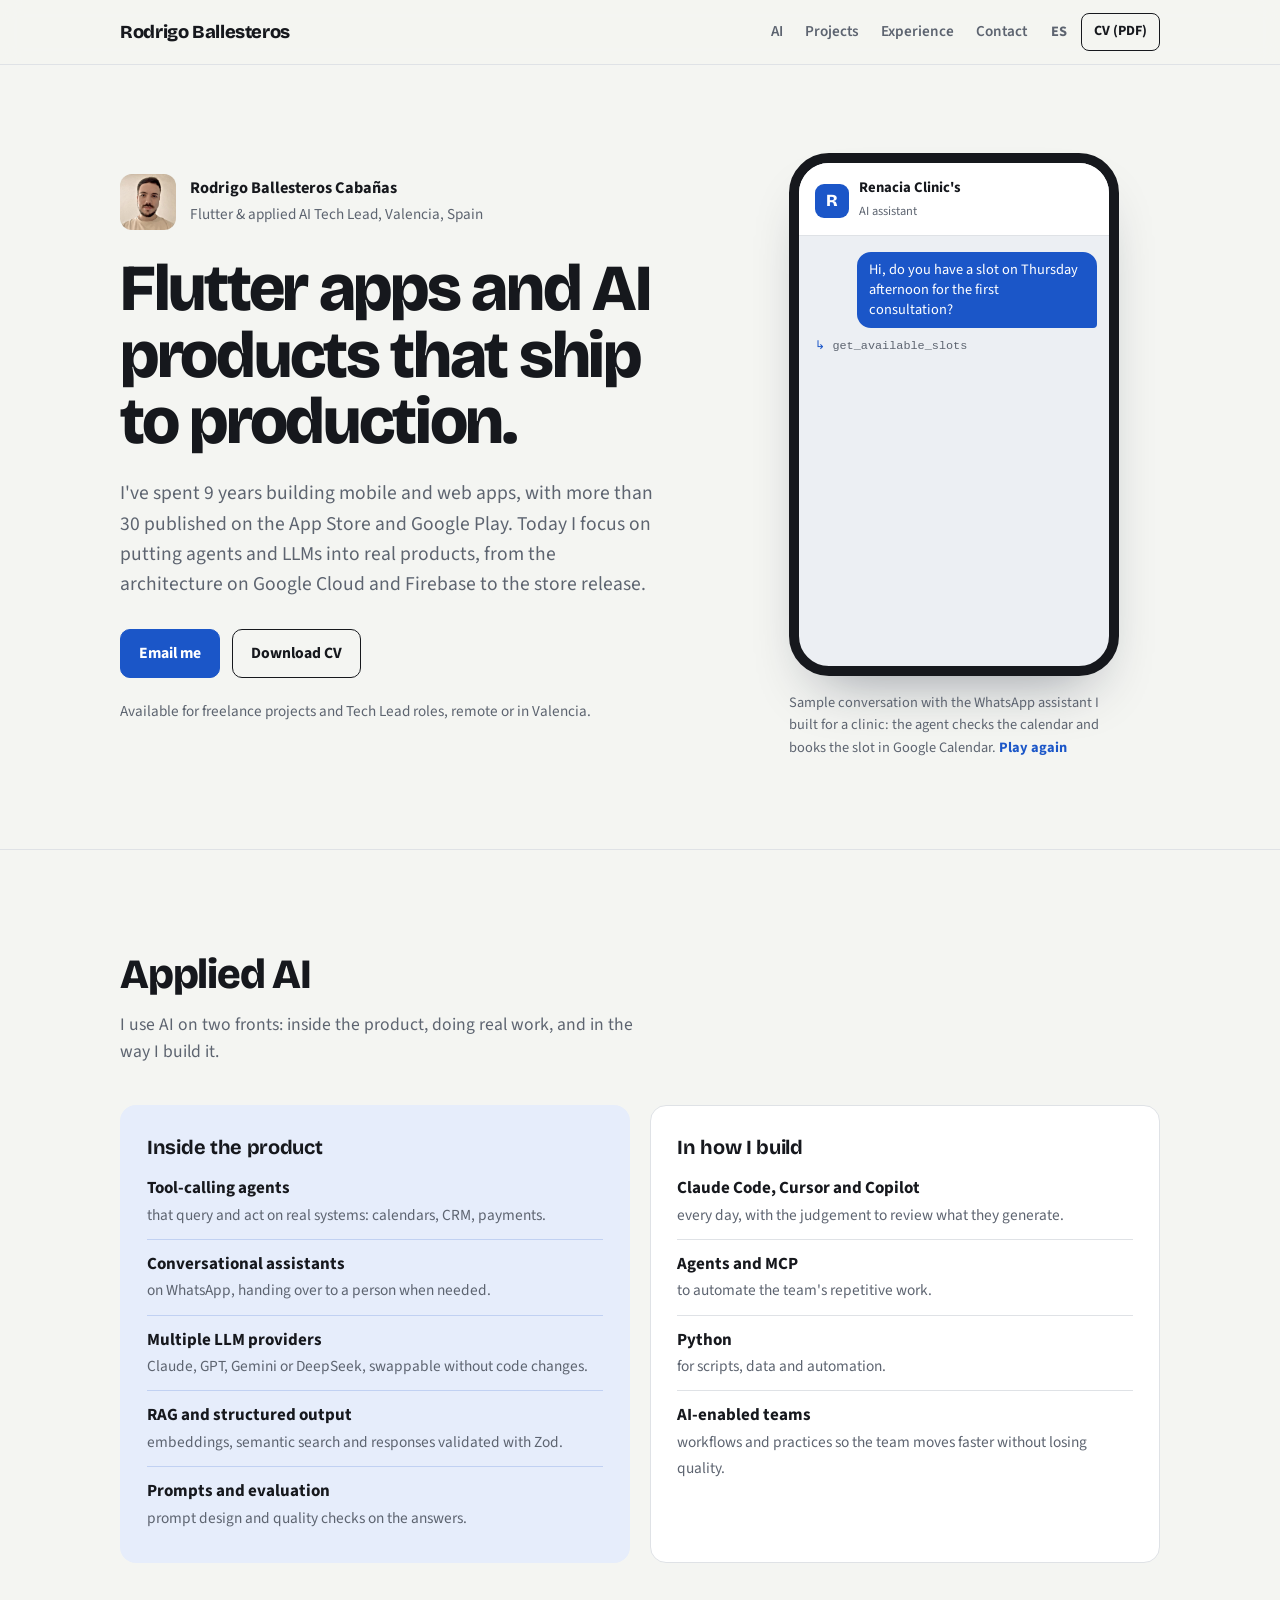
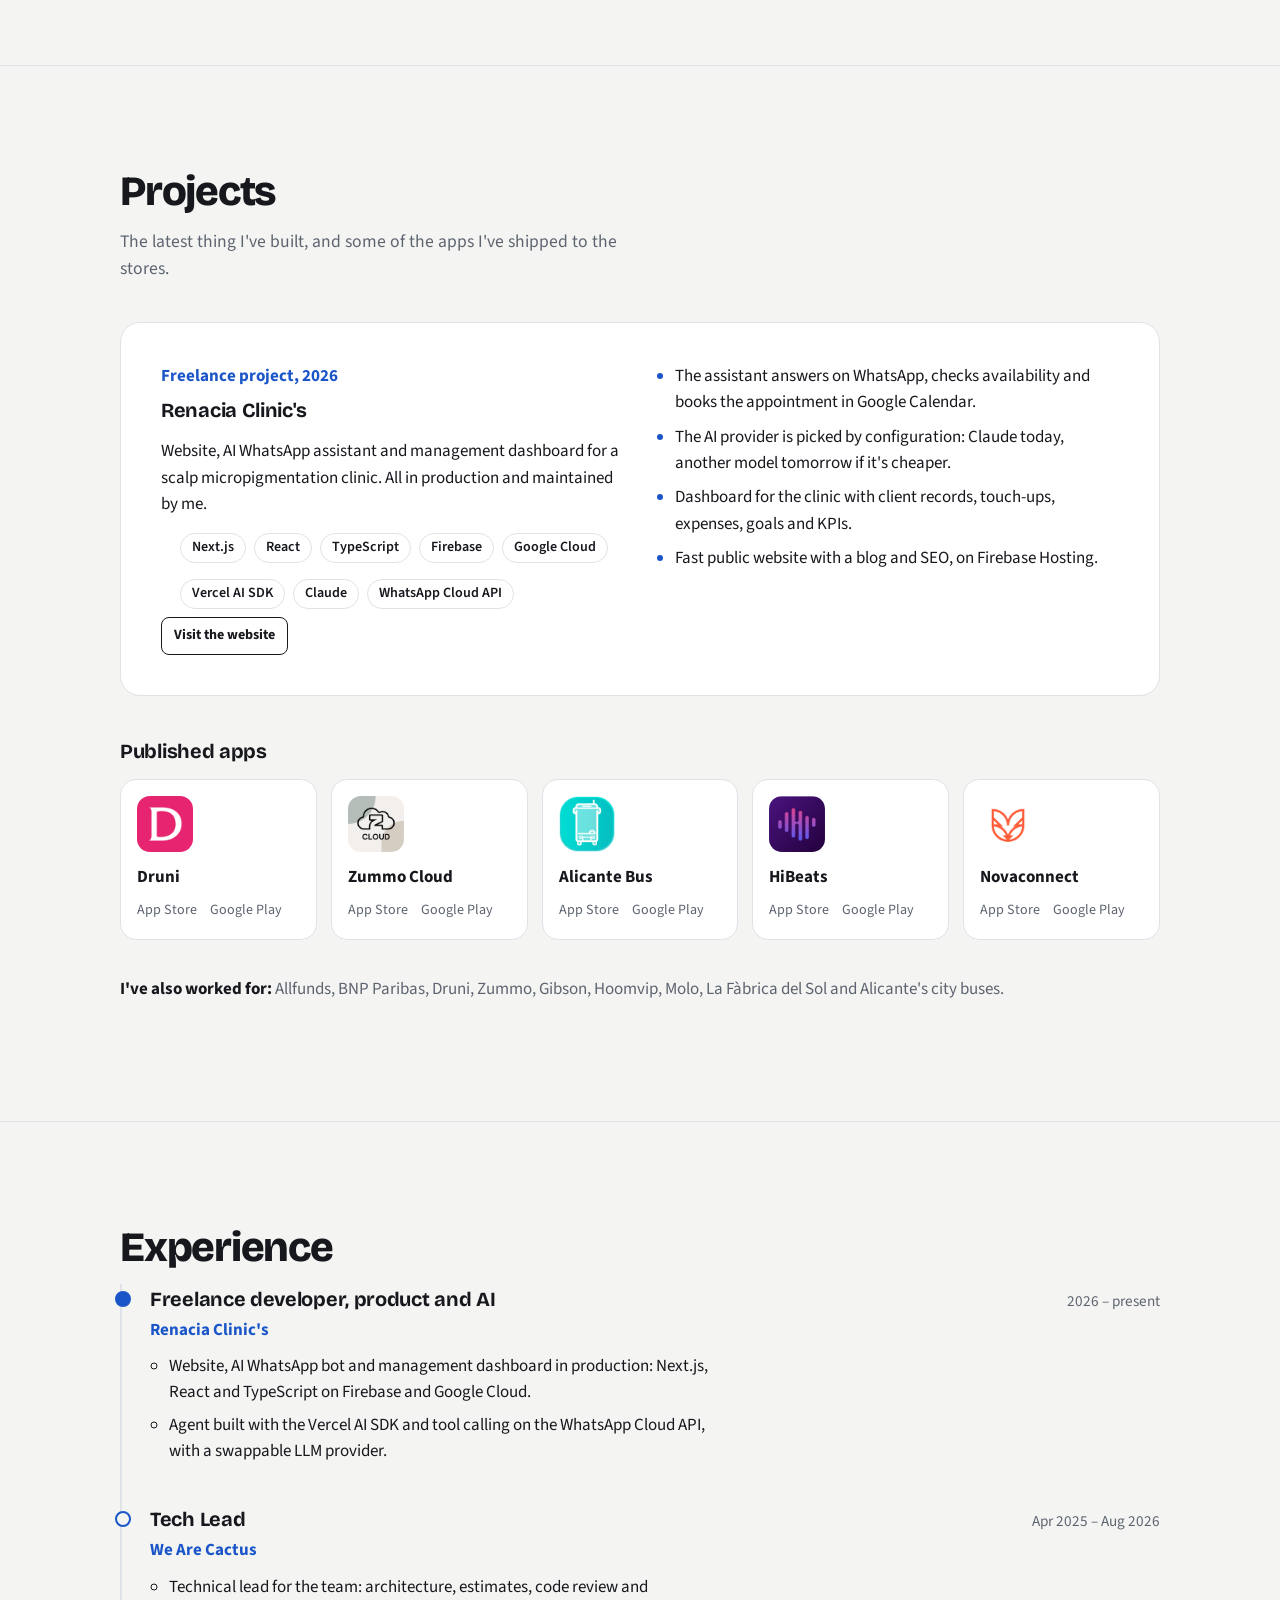
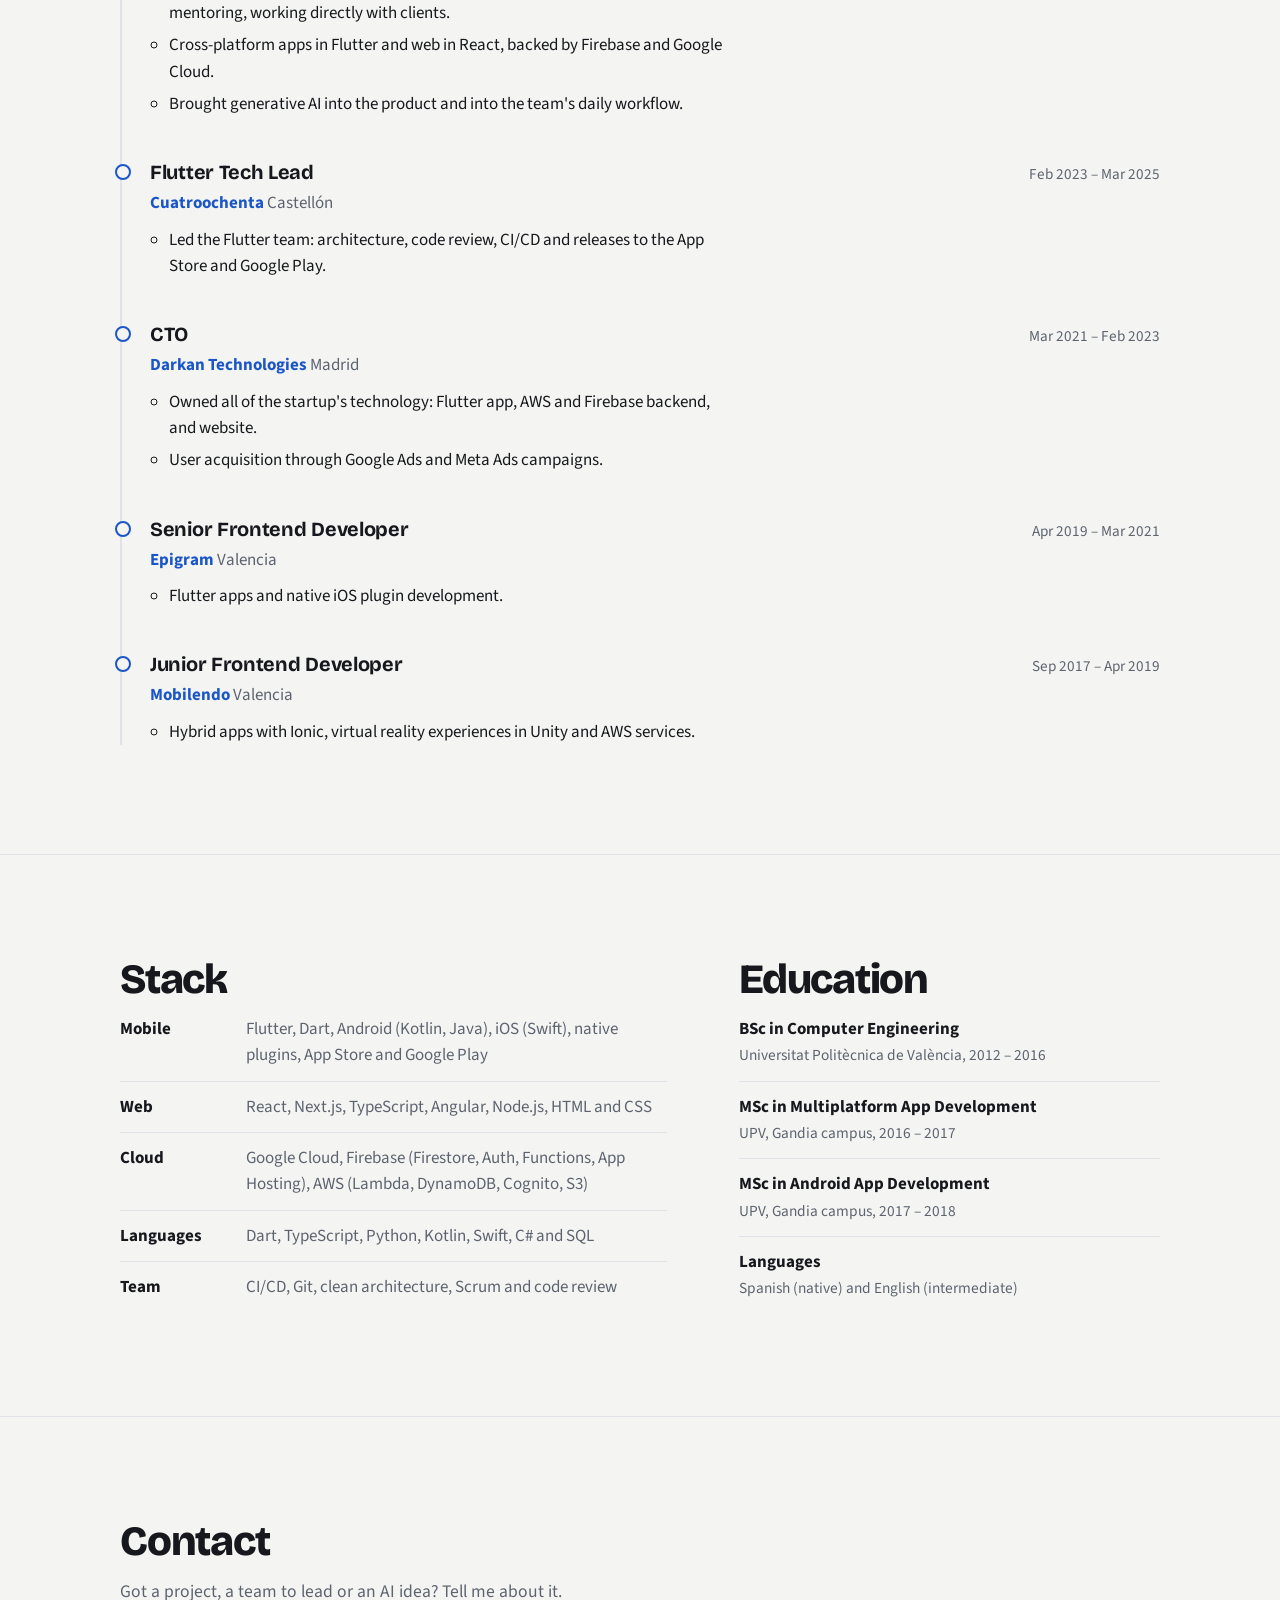
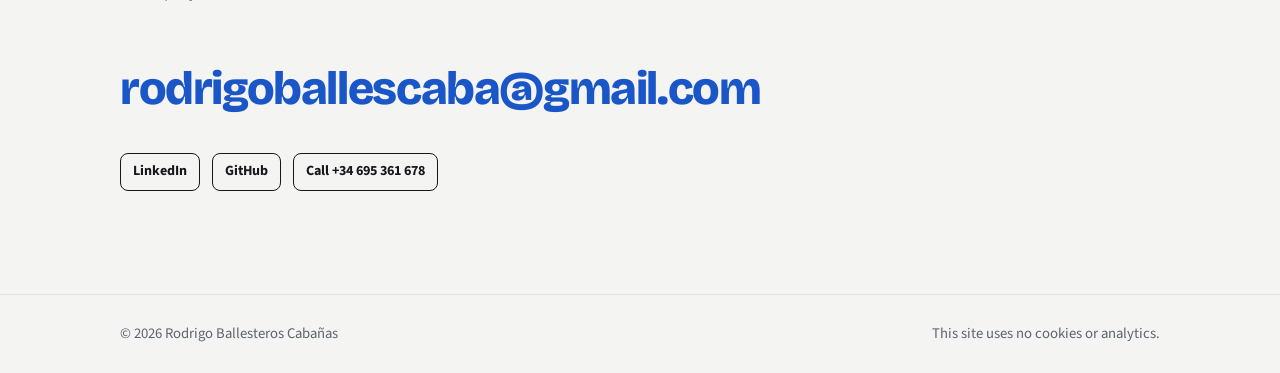
==== public/en/index.html @ ec52fc43 "Web nueva desde cero: portfolio ES/EN con Flutter e IA - build.py genera public/index.html (ES), pub" ====
<!doctype html>
<html lang="en">
<head>
<meta charset="utf-8">
<meta name="viewport" content="width=device-width, initial-scale=1">
<title>Rodrigo Ballesteros · Flutter &amp; AI Tech Lead</title>
<meta name="description" content="Tech Lead with 9 years of experience in Flutter, React and Google Cloud. I bring generative AI into real products: agents, assistants and LLMs in production.">
<link rel="canonical" href="https://rodrigoballescaba.app/en/">
<link rel="alternate" hreflang="en" href="https://rodrigoballescaba.app/en/">
<link rel="alternate" hreflang="es" href="https://rodrigoballescaba.app/">
<link rel="alternate" hreflang="x-default" href="https://rodrigoballescaba.app/">
<meta property="og:type" content="profile">
<meta property="og:title" content="Rodrigo Ballesteros · Flutter &amp; AI Tech Lead">
<meta property="og:description" content="Tech Lead with 9 years of experience in Flutter, React and Google Cloud. I bring generative AI into real products: agents, assistants and LLMs in production.">
<meta property="og:url" content="https://rodrigoballescaba.app/en/">
<meta property="og:image" content="https://rodrigoballescaba.app/img/og.jpg">
<meta property="og:locale" content="en_GB">
<meta name="twitter:card" content="summary_large_image">
<meta name="theme-color" content="#1b56c8">
<link rel="icon" href="../favicon.svg" type="image/svg+xml">
<link rel="preconnect" href="https://fonts.googleapis.com">
<link rel="preconnect" href="https://fonts.gstatic.com" crossorigin>
<link href="https://fonts.googleapis.com/css2?family=Bricolage+Grotesque:opsz,wght@12..96,700;12..96,800&family=Source+Sans+3:wght@400;600;700&display=swap" rel="stylesheet">
<link rel="stylesheet" href="../assets/site.css">
<script>document.documentElement.classList.add("js")</script>
<script type="application/ld+json">{"@context": "https://schema.org", "@type": "Person", "name": "Rodrigo Ballesteros Cabañas", "jobTitle": "Tech Lead", "url": "https://rodrigoballescaba.app/en/", "image": "https://rodrigoballescaba.app/img/rodrigo.jpg", "email": "mailto:rodrigoballescaba@gmail.com", "address": {"@type": "PostalAddress", "addressLocality": "Utiel", "addressRegion": "Valencia", "addressCountry": "ES"}, "sameAs": ["https://www.linkedin.com/in/rodrigo-ballesteros-caba%C3%B1as-163853165/", "https://github.com/rodrigoballescaba"], "knowsAbout": ["Flutter", "Generative AI", "LLM agents", "React", "Next.js", "Firebase", "Google Cloud", "Python"], "alumniOf": "Universitat Politècnica de València"}</script>
</head>
<body>
<a class="skip" href="#main">Skip to content</a>

<header class="top">
  <div class="wrap">
    <a class="brand" href="./">Rodrigo Ballesteros</a>
    <nav class="nav" aria-label="Secciones"><a href="#ai">AI</a><a href="#projects">Projects</a><a href="#experience">Experience</a><a href="#contact">Contact</a></nav>
    <div class="top-actions">
      <a class="lang" href="../" hreflang="es" title="Leer en español">ES</a>
      <a class="btn btn-ghost btn-sm" href="../cv/rodrigo-ballesteros-cv.pdf" download>CV (PDF)</a>
    </div>
  </div>
</header>

<main id="main">
  <section class="hero">
    <div class="wrap">
      <div>
        <div class="who">
          <img src="../img/rodrigo.jpg" alt="Rodrigo Ballesteros Cabañas" width="56" height="56">
          <div><strong>Rodrigo Ballesteros Cabañas</strong><span>Flutter &amp; applied AI Tech Lead, Valencia, Spain</span></div>
        </div>
        <h1>Flutter apps and AI products that ship to production.</h1>
        <p class="lead">I&#x27;ve spent 9 years building mobile and web apps, with more than 30 published on the App Store and Google Play. Today I focus on putting agents and LLMs into real products, from the architecture on Google Cloud and Firebase to the store release.</p>
        <div class="cta">
          <a class="btn btn-primary" href="mailto:rodrigoballescaba@gmail.com">Email me</a>
          <a class="btn btn-ghost" href="../cv/rodrigo-ballesteros-cv.pdf" download>Download CV</a>
        </div>
        <p class="availability">Available for freelance projects and Tech Lead roles, remote or in Valencia.</p>
      </div>
      <figure style="margin:0">
        <div class="phone">
          <div class="phone-bar"><span class="dot">R</span><div><b>Renacia Clinic&#x27;s</b><small>AI assistant</small></div></div>
          <ul class="chat" aria-label="Sample conversation with the WhatsApp assistant I built for a clinic: the agent checks the calendar and books the slot in Google Calendar."><li class="msg user">Hi, do you have a slot on Thursday afternoon for the first consultation?</li><li class="msg tool">get_available_slots</li><li class="msg bot">Hi! On Thursday afternoon I have 5:00 pm and 6:30 pm free. Which one suits you?</li><li class="msg user">6:30 please</li><li class="msg tool">book_appointment</li><li class="msg bot">Done, you&#x27;re booked for Thursday at 6:30 pm. What name should I put on the file?</li><li class="msg typing" aria-hidden="true"><i></i><i></i><i></i></li></ul>
        </div>
        <figcaption class="phone-caption">Sample conversation with the WhatsApp assistant I built for a clinic: the agent checks the calendar and books the slot in Google Calendar. <button class="replay" type="button">Play again</button></figcaption>
      </figure>
    </div>
  </section>

  <section class="block" id="ai">
    <div class="wrap">
      <h2>Applied AI</h2>
      <p class="intro">I use AI on two fronts: inside the product, doing real work, and in the way I build it.</p>
      <div class="ai-grid"><div class="ai-col primary"><h3>Inside the product</h3><ul><li><b>Tool-calling agents</b><span>that query and act on real systems: calendars, CRM, payments.</span></li><li><b>Conversational assistants</b><span>on WhatsApp, handing over to a person when needed.</span></li><li><b>Multiple LLM providers</b><span>Claude, GPT, Gemini or DeepSeek, swappable without code changes.</span></li><li><b>RAG and structured output</b><span>embeddings, semantic search and responses validated with Zod.</span></li><li><b>Prompts and evaluation</b><span>prompt design and quality checks on the answers.</span></li></ul></div><div class="ai-col"><h3>In how I build</h3><ul><li><b>Claude Code, Cursor and Copilot</b><span>every day, with the judgement to review what they generate.</span></li><li><b>Agents and MCP</b><span>to automate the team&#x27;s repetitive work.</span></li><li><b>Python</b><span>for scripts, data and automation.</span></li><li><b>AI-enabled teams</b><span>workflows and practices so the team moves faster without losing quality.</span></li></ul></div></div>
    </div>
  </section>

  <section class="block" id="projects">
    <div class="wrap">
      <h2>Projects</h2>
      <p class="intro">The latest thing I&#x27;ve built, and some of the apps I&#x27;ve shipped to the stores.</p>
      <article class="feature">
        <div>
          <p class="kicker">Freelance project, 2026</p>
          <h3>Renacia Clinic&#x27;s</h3>
          <p>Website, AI WhatsApp assistant and management dashboard for a scalp micropigmentation clinic. All in production and maintained by me.</p>
          <ul class="tags"><li>Next.js</li><li>React</li><li>TypeScript</li><li>Firebase</li><li>Google Cloud</li><li>Vercel AI SDK</li><li>Claude</li><li>WhatsApp Cloud API</li></ul>
          <a class="btn btn-ghost btn-sm" href="https://renacia-clinic-s.web.app" target="_blank" rel="noopener">Visit the website</a>
        </div>
        <ul><li>The assistant answers on WhatsApp, checks availability and books the appointment in Google Calendar.</li><li>The AI provider is picked by configuration: Claude today, another model tomorrow if it&#x27;s cheaper.</li><li>Dashboard for the clinic with client records, touch-ups, expenses, goals and KPIs.</li><li>Fast public website with a blog and SEO, on Firebase Hosting.</li></ul>
      </article>
      <h3 class="apps-title">Published apps</h3>
      <ul class="apps"><li class="app"><img src="../img/druni.png" alt="" width="56" height="56" loading="lazy"><b>Druni</b><a href="https://apps.apple.com/es/app/perfumerias-druni/id1592321069" target="_blank" rel="noopener">App Store</a> <a href="https://play.google.com/store/apps/details?id=es.druni.druni_app" target="_blank" rel="noopener">Google Play</a></li><li class="app"><img src="../img/zummo-cloud.png" alt="" width="56" height="56" loading="lazy"><b>Zummo Cloud</b><a href="https://apps.apple.com/es/app/zummo-cloud/id6444164141" target="_blank" rel="noopener">App Store</a> <a href="https://play.google.com/store/apps/details?id=com.zummo.zummocloud" target="_blank" rel="noopener">Google Play</a></li><li class="app"><img src="../img/alicante-bus.png" alt="" width="56" height="56" loading="lazy"><b>Alicante Bus</b><a href="https://apps.apple.com/es/app/alicante-bus/id1040157627" target="_blank" rel="noopener">App Store</a> <a href="https://play.google.com/store/apps/details?id=com.cuatroochenta.subusalicante" target="_blank" rel="noopener">Google Play</a></li><li class="app"><img src="../img/hibeats.png" alt="" width="56" height="56" loading="lazy"><b>HiBeats</b><a href="https://apps.apple.com/es/app/hibeats/id1563711761" target="_blank" rel="noopener">App Store</a> <a href="https://play.google.com/store/apps/details?id=com.darkan.hibeats.app" target="_blank" rel="noopener">Google Play</a></li><li class="app"><img src="../img/novaconnect.png" alt="" width="56" height="56" loading="lazy"><b>Novaconnect</b><a href="https://apps.apple.com/es/app/novaconnect/id1614666977" target="_blank" rel="noopener">App Store</a> <a href="https://play.google.com/store/apps/details?id=com.darkan.nova.app" target="_blank" rel="noopener">Google Play</a></li></ul>
      <p class="clients"><b>I&#x27;ve also worked for:</b> Allfunds, BNP Paribas, Druni, Zummo, Gibson, Hoomvip, Molo, La Fàbrica del Sol and Alicante&#x27;s city buses.</p>
    </div>
  </section>

  <section class="block" id="experience">
    <div class="wrap">
      <h2>Experience</h2>
      <ol class="timeline" reversed><li class="now"><div class="job-head"><h3>Freelance developer, product and AI</h3><span class="job-when">2026 – present</span></div><p class="job-org">Renacia Clinic&#x27;s</p><ul><li>Website, AI WhatsApp bot and management dashboard in production: Next.js, React and TypeScript on Firebase and Google Cloud.</li><li>Agent built with the Vercel AI SDK and tool calling on the WhatsApp Cloud API, with a swappable LLM provider.</li></ul></li><li><div class="job-head"><h3>Tech Lead</h3><span class="job-when">Apr 2025 – Aug 2026</span></div><p class="job-org">We Are Cactus</p><ul><li>Technical lead for the team: architecture, estimates, code review and mentoring, working directly with clients.</li><li>Cross-platform apps in Flutter and web in React, backed by Firebase and Google Cloud.</li><li>Brought generative AI into the product and into the team&#x27;s daily workflow.</li></ul></li><li><div class="job-head"><h3>Flutter Tech Lead</h3><span class="job-when">Feb 2023 – Mar 2025</span></div><p class="job-org">Cuatroochenta <span>Castellón</span></p><ul><li>Led the Flutter team: architecture, code review, CI/CD and releases to the App Store and Google Play.</li></ul></li><li><div class="job-head"><h3>CTO</h3><span class="job-when">Mar 2021 – Feb 2023</span></div><p class="job-org">Darkan Technologies <span>Madrid</span></p><ul><li>Owned all of the startup&#x27;s technology: Flutter app, AWS and Firebase backend, and website.</li><li>User acquisition through Google Ads and Meta Ads campaigns.</li></ul></li><li><div class="job-head"><h3>Senior Frontend Developer</h3><span class="job-when">Apr 2019 – Mar 2021</span></div><p class="job-org">Epigram <span>Valencia</span></p><ul><li>Flutter apps and native iOS plugin development.</li></ul></li><li><div class="job-head"><h3>Junior Frontend Developer</h3><span class="job-when">Sep 2017 – Apr 2019</span></div><p class="job-org">Mobilendo <span>Valencia</span></p><ul><li>Hybrid apps with Ionic, virtual reality experiences in Unity and AWS services.</li></ul></li></ol>
    </div>
  </section>

  <section class="block">
    <div class="wrap two">
      <div><h2>Stack</h2><dl class="stack"><div><dt>Mobile</dt><dd>Flutter, Dart, Android (Kotlin, Java), iOS (Swift), native plugins, App Store and Google Play</dd></div><div><dt>Web</dt><dd>React, Next.js, TypeScript, Angular, Node.js, HTML and CSS</dd></div><div><dt>Cloud</dt><dd>Google Cloud, Firebase (Firestore, Auth, Functions, App Hosting), AWS (Lambda, DynamoDB, Cognito, S3)</dd></div><div><dt>Languages</dt><dd>Dart, TypeScript, Python, Kotlin, Swift, C# and SQL</dd></div><div><dt>Team</dt><dd>CI/CD, Git, clean architecture, Scrum and code review</dd></div></dl></div>
      <div><h2>Education</h2><ul class="edu"><li><b>BSc in Computer Engineering</b><span>Universitat Politècnica de València, 2012 – 2016</span></li><li><b>MSc in Multiplatform App Development</b><span>UPV, Gandia campus, 2016 – 2017</span></li><li><b>MSc in Android App Development</b><span>UPV, Gandia campus, 2017 – 2018</span></li><li><b>Languages</b><span>Spanish (native) and English (intermediate)</span></li></ul></div>
    </div>
  </section>

  <section class="block" id="contact">
    <div class="wrap">
      <h2>Contact</h2>
      <p class="intro">Got a project, a team to lead or an AI idea? Tell me about it.</p>
      <a class="contact-mail" href="mailto:rodrigoballescaba@gmail.com">rodrigoballescaba@gmail.com</a>
      <div class="contact-links">
        <a class="btn btn-ghost btn-sm" href="https://www.linkedin.com/in/rodrigo-ballesteros-caba%C3%B1as-163853165/" target="_blank" rel="noopener">LinkedIn</a>
        <a class="btn btn-ghost btn-sm" href="https://github.com/rodrigoballescaba" target="_blank" rel="noopener">GitHub</a>
        <a class="btn btn-ghost btn-sm" href="tel:+34695361678">Call +34 695 361 678</a>
      </div>
    </div>
  </section>
</main>

<footer>
  <div class="wrap"><span>© 2026 Rodrigo Ballesteros Cabañas</span><span>This site uses no cookies or analytics.</span></div>
</footer>
<script src="../assets/site.js" defer></script>
</body>
</html>
---- public/assets/site.css ----
/* rodrigoballescaba.app. Tokens compartidos con el CV (cobalto + Bricolage/Source Sans). */
:root {
  --bg: #f4f5f2;
  --surface: #ffffff;
  --ink: #16181d;
  --muted: #5d6470;
  --rule: #dfe2e6;
  --accent: #1b56c8;
  --accent-ink: #ffffff;
  --accent-soft: #e6edfb;
  --chat: #eceff3;
  --display: "Bricolage Grotesque", "Segoe UI", system-ui, sans-serif;
  --body: "Source Sans 3", "Segoe UI", system-ui, sans-serif;
  --code: ui-monospace, "Cascadia Code", Consolas, monospace;
  --wrap: 1120px;
  --gutter: clamp(18px, 4vw, 40px);
  color-scheme: light;
}
@media (prefers-color-scheme: dark) {
  :root {
    --bg: #101318;
    --surface: #171b22;
    --ink: #e9ecf1;
    --muted: #9aa3b0;
    --rule: #272d36;
    --accent: #7ea3ff;
    --accent-ink: #0d1320;
    --accent-soft: #1a2439;
    --chat: #1d222b;
    color-scheme: dark;
  }
}

* { box-sizing: border-box; }
html { scroll-behavior: smooth; scroll-padding-top: 76px; }
@media (prefers-reduced-motion: reduce) { html { scroll-behavior: auto; } }
body {
  margin: 0;
  background: var(--bg);
  color: var(--ink);
  font-family: var(--body);
  font-size: 1.0625rem;
  line-height: 1.55;
  -webkit-font-smoothing: antialiased;
}
img { max-width: 100%; display: block; }
a { color: inherit; }
:focus-visible { outline: 2px solid var(--accent); outline-offset: 3px; border-radius: 4px; }
.wrap { max-width: var(--wrap); margin-inline: auto; padding-inline: var(--gutter); }
.skip { position: absolute; left: -999px; top: 8px; background: var(--surface); padding: 8px 12px; z-index: 20; }
.skip:focus { left: 8px; }

/* Cabecera */
.top {
  position: sticky; top: 0; z-index: 10;
  background: color-mix(in srgb, var(--bg) 86%, transparent);
  backdrop-filter: blur(10px);
  border-bottom: 1px solid var(--rule);
}
.top .wrap { display: flex; align-items: center; gap: 24px; height: 64px; }
.brand { font-family: var(--display); font-weight: 800; font-size: 1.15rem; letter-spacing: -0.02em; text-decoration: none; }
.nav { display: flex; gap: 22px; margin-left: auto; }
.nav a { text-decoration: none; color: var(--muted); font-weight: 600; font-size: 0.95rem; }
.nav a:hover { color: var(--ink); }
.top-actions { display: flex; align-items: center; gap: 14px; }
.lang { font-weight: 700; font-size: 0.9rem; text-decoration: none; color: var(--muted); }
.lang:hover { color: var(--ink); }
@media (max-width: 820px) { .nav { display: none; } .top-actions { margin-left: auto; } }

/* Botones */
.btn {
  display: inline-flex; align-items: center; gap: 8px;
  padding: 11px 18px; border-radius: 10px;
  font-weight: 700; font-size: 0.98rem; text-decoration: none;
  border: 1.5px solid var(--ink);
}
.btn-primary { background: var(--accent); border-color: var(--accent); color: var(--accent-ink); }
.btn-primary:hover { filter: brightness(1.08); }
.btn-ghost:hover { background: var(--surface); }
.btn-sm { padding: 7px 12px; font-size: 0.88rem; border-radius: 8px; }

/* Hero */
.hero { padding-block: clamp(40px, 7vw, 88px) clamp(48px, 7vw, 96px); }
.hero .wrap { display: grid; grid-template-columns: 1.15fr 0.85fr; gap: clamp(32px, 6vw, 72px); align-items: center; }
@media (max-width: 900px) { .hero .wrap { grid-template-columns: 1fr; } }
.who { display: flex; align-items: center; gap: 14px; margin-bottom: 26px; }
.who img { width: 56px; height: 56px; border-radius: 12px; object-fit: cover; }
.who strong { display: block; font-size: 1.02rem; }
.who span { color: var(--muted); font-size: 0.95rem; }
h1 {
  font-family: var(--display); font-weight: 800;
  font-size: clamp(2.35rem, 5.2vw, 4.1rem);
  line-height: 1.02; letter-spacing: -0.035em;
  margin: 0 0 22px; max-width: 14ch;
}
.lead { font-size: clamp(1.08rem, 1.6vw, 1.22rem); color: var(--muted); max-width: 54ch; margin: 0 0 30px; }
.cta { display: flex; flex-wrap: wrap; gap: 12px; }
.availability { margin-top: 22px; font-size: 0.95rem; color: var(--muted); }

/* Teléfono con el chat del agente */
.phone {
  width: min(100%, 330px); margin-inline: auto;
  background: var(--chat);
  border: 10px solid var(--ink); border-radius: 40px;
  overflow: hidden;
  box-shadow: 0 30px 60px -30px rgba(16, 24, 48, 0.45);
}
.phone-bar { display: flex; align-items: center; gap: 10px; padding: 16px 16px 12px; background: var(--surface); border-bottom: 1px solid var(--rule); }
.phone-bar .dot { width: 34px; height: 34px; border-radius: 9px; background: var(--accent); color: var(--accent-ink); display: grid; place-items: center; font-weight: 800; font-family: var(--display); }
.phone-bar b { display: block; font-size: 0.92rem; line-height: 1.2; }
.phone-bar small { color: var(--muted); font-size: 0.78rem; }
.chat { list-style: none; margin: 0; padding: 16px 12px 18px; display: flex; flex-direction: column; gap: 8px; min-height: 430px; font-size: 0.9rem; line-height: 1.4; }
.msg { max-width: 84%; padding: 8px 12px; border-radius: 14px; }
.msg.bot { align-self: flex-start; background: var(--surface); border-bottom-left-radius: 4px; }
.msg.user { align-self: flex-end; background: var(--accent); color: var(--accent-ink); border-bottom-right-radius: 4px; }
.msg.tool {
  align-self: flex-start; background: transparent; padding: 2px 4px;
  font-family: var(--code); font-size: 0.74rem; color: var(--muted);
}
.msg.tool::before { content: "↳ "; color: var(--accent); }
.msg.typing { align-self: flex-start; background: var(--surface); display: none; gap: 4px; }
.msg.typing i { width: 6px; height: 6px; border-radius: 50%; background: var(--muted); animation: blink 1s infinite; }
.msg.typing i:nth-child(2) { animation-delay: .15s; }
.msg.typing i:nth-child(3) { animation-delay: .3s; }
@keyframes blink { 50% { opacity: .25; } }
.js .chat .msg:not(.typing) { opacity: 0; transform: translateY(6px); transition: opacity .35s ease, transform .35s ease; }
.js .chat .msg.in { opacity: 1; transform: none; }
.js .chat .msg.typing.show { display: flex; }
.phone-caption { max-width: 330px; margin: 16px auto 0; font-size: 0.9rem; color: var(--muted); }
.replay { background: none; border: 0; padding: 0; color: var(--accent); font: inherit; font-weight: 700; cursor: pointer; }
@media (prefers-reduced-motion: reduce) {
  .js .chat .msg:not(.typing) { opacity: 1; transform: none; transition: none; }
  .replay { display: none; }
}

/* Secciones */
section.block { padding-block: clamp(56px, 8vw, 104px); border-top: 1px solid var(--rule); }
.block h2 {
  font-family: var(--display); font-weight: 800;
  font-size: clamp(1.8rem, 3.4vw, 2.6rem);
  letter-spacing: -0.03em; line-height: 1.08;
  margin: 0 0 14px;
}
.block .intro { color: var(--muted); max-width: 60ch; margin: 0 0 40px; font-size: 1.1rem; }
h3 { font-family: var(--display); font-weight: 700; font-size: 1.25rem; letter-spacing: -0.015em; margin: 0 0 12px; }

/* IA */
.ai-grid { display: grid; grid-template-columns: repeat(2, 1fr); gap: 20px; }
@media (max-width: 760px) { .ai-grid { grid-template-columns: 1fr; } }
.ai-col { background: var(--surface); border: 1px solid var(--rule); border-radius: 16px; padding: 26px 26px 20px; }
.ai-col.primary { background: var(--accent-soft); border-color: transparent; }
.ai-col ul { margin: 0; padding: 0; list-style: none; }
.ai-col li { padding: 11px 0; border-top: 1px solid var(--rule); }
.ai-col.primary li { border-top-color: color-mix(in srgb, var(--accent) 18%, transparent); }
.ai-col li:first-child { border-top: 0; padding-top: 0; }
.ai-col li b { display: block; }
.ai-col li span { color: var(--muted); font-size: 0.96rem; }

/* Proyectos */
.feature {
  display: grid; grid-template-columns: 1fr 1fr; gap: 32px;
  background: var(--surface); border: 1px solid var(--rule); border-radius: 20px;
  padding: clamp(24px, 4vw, 40px); margin-bottom: 40px;
}
@media (max-width: 820px) { .feature { grid-template-columns: 1fr; } }
.feature .kicker { color: var(--accent); font-weight: 700; margin: 0 0 6px; }
.feature p { margin: 0 0 16px; }
.feature ul { margin: 0; padding-left: 1.1em; }
.feature li { margin-bottom: 8px; }
.feature li::marker { color: var(--accent); }
.tags { display: flex; flex-wrap: wrap; gap: 8px; margin: 18px 0 22px; padding: 0; list-style: none; }
.tags li { border: 1px solid var(--rule); border-radius: 999px; padding: 3px 11px; font-size: 0.88rem; font-weight: 600; }
.apps-title { margin-top: 8px; }
.apps { display: grid; grid-template-columns: repeat(5, minmax(0, 1fr)); gap: 14px; margin: 0; padding: 0; list-style: none; }
@media (max-width: 900px) { .apps { grid-template-columns: repeat(3, minmax(0, 1fr)); } }
@media (max-width: 560px) { .apps { grid-template-columns: repeat(2, minmax(0, 1fr)); } }
.app { background: var(--surface); border: 1px solid var(--rule); border-radius: 16px; padding: 16px; }
.app img { width: 56px; height: 56px; border-radius: 13px; margin-bottom: 12px; }
.app b { display: block; margin-bottom: 6px; }
.app a { font-size: 0.88rem; color: var(--muted); text-decoration: none; margin-right: 10px; white-space: nowrap; }
.app a:hover { color: var(--accent); text-decoration: underline; }
.clients { margin-top: 36px; color: var(--muted); }
.clients b { color: var(--ink); }

/* Experiencia: línea temporal (sí es una secuencia) */
.timeline { list-style: none; margin: 0; padding: 0; border-left: 2px solid var(--rule); }
.timeline > li { position: relative; padding: 0 0 34px 28px; }
.timeline > li:last-child { padding-bottom: 0; }
.timeline > li::before {
  content: ""; position: absolute; left: -7px; top: 7px;
  width: 12px; height: 12px; border-radius: 50%;
  background: var(--bg); border: 2px solid var(--accent);
}
.timeline > li.now::before { background: var(--accent); }
.job-head { display: flex; flex-wrap: wrap; justify-content: space-between; gap: 4px 16px; align-items: baseline; }
.job-head h3 { margin: 0; }
.job-when { color: var(--muted); font-size: 0.95rem; white-space: nowrap; }
.job-org { color: var(--accent); font-weight: 700; margin: 2px 0 10px; }
.job-org span { color: var(--muted); font-weight: 400; }
.timeline ul { margin: 0; padding-left: 1.1em; max-width: 72ch; }
.timeline ul li { margin-bottom: 6px; }

/* Stack + formación */
.two { display: grid; grid-template-columns: 1.3fr 1fr; gap: clamp(32px, 6vw, 72px); }
@media (max-width: 860px) { .two { grid-template-columns: 1fr; } }
.stack { margin: 0; }
.stack div { display: grid; grid-template-columns: 110px 1fr; gap: 16px; padding: 12px 0; border-top: 1px solid var(--rule); }
.stack div:first-child { border-top: 0; padding-top: 0; }
.stack dt { font-weight: 700; }
.stack dd { margin: 0; color: var(--muted); }
@media (max-width: 480px) { .stack div { grid-template-columns: 1fr; gap: 2px; } }
.edu { list-style: none; margin: 0; padding: 0; }
.edu li { padding: 12px 0; border-top: 1px solid var(--rule); }
.edu li:first-child { border-top: 0; padding-top: 0; }
.edu b { display: block; }
.edu span { color: var(--muted); font-size: 0.96rem; }

/* Contacto */
.contact-mail {
  display: inline-block; font-family: var(--display); font-weight: 800;
  font-size: clamp(1.4rem, 4.4vw, 2.9rem); letter-spacing: -0.03em;
  color: var(--accent); text-decoration: none; word-break: break-all; margin: 8px 0 28px;
}
.contact-mail:hover { text-decoration: underline; text-underline-offset: 6px; }
.contact-links { display: flex; flex-wrap: wrap; gap: 12px; }

footer { border-top: 1px solid var(--rule); padding-block: 28px; color: var(--muted); font-size: 0.92rem; }
footer .wrap { display: flex; flex-wrap: wrap; justify-content: space-between; gap: 8px; }
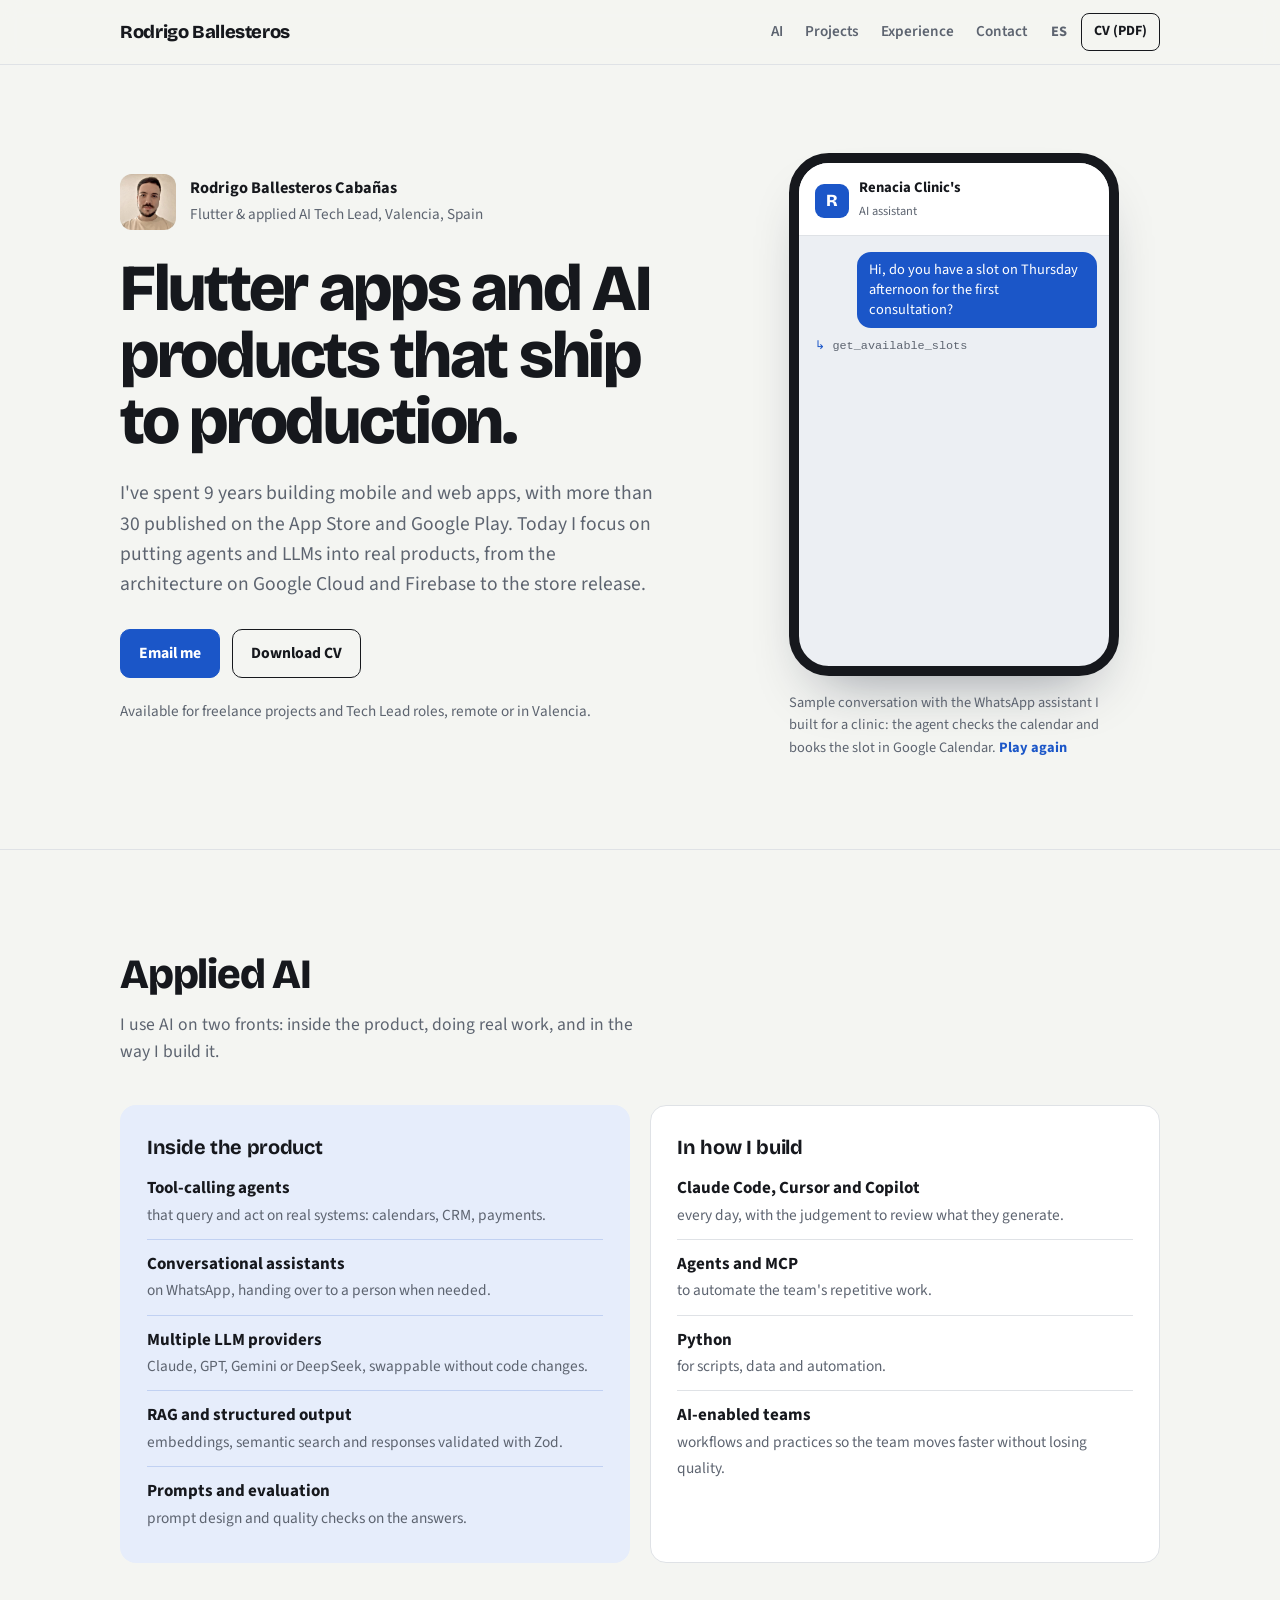
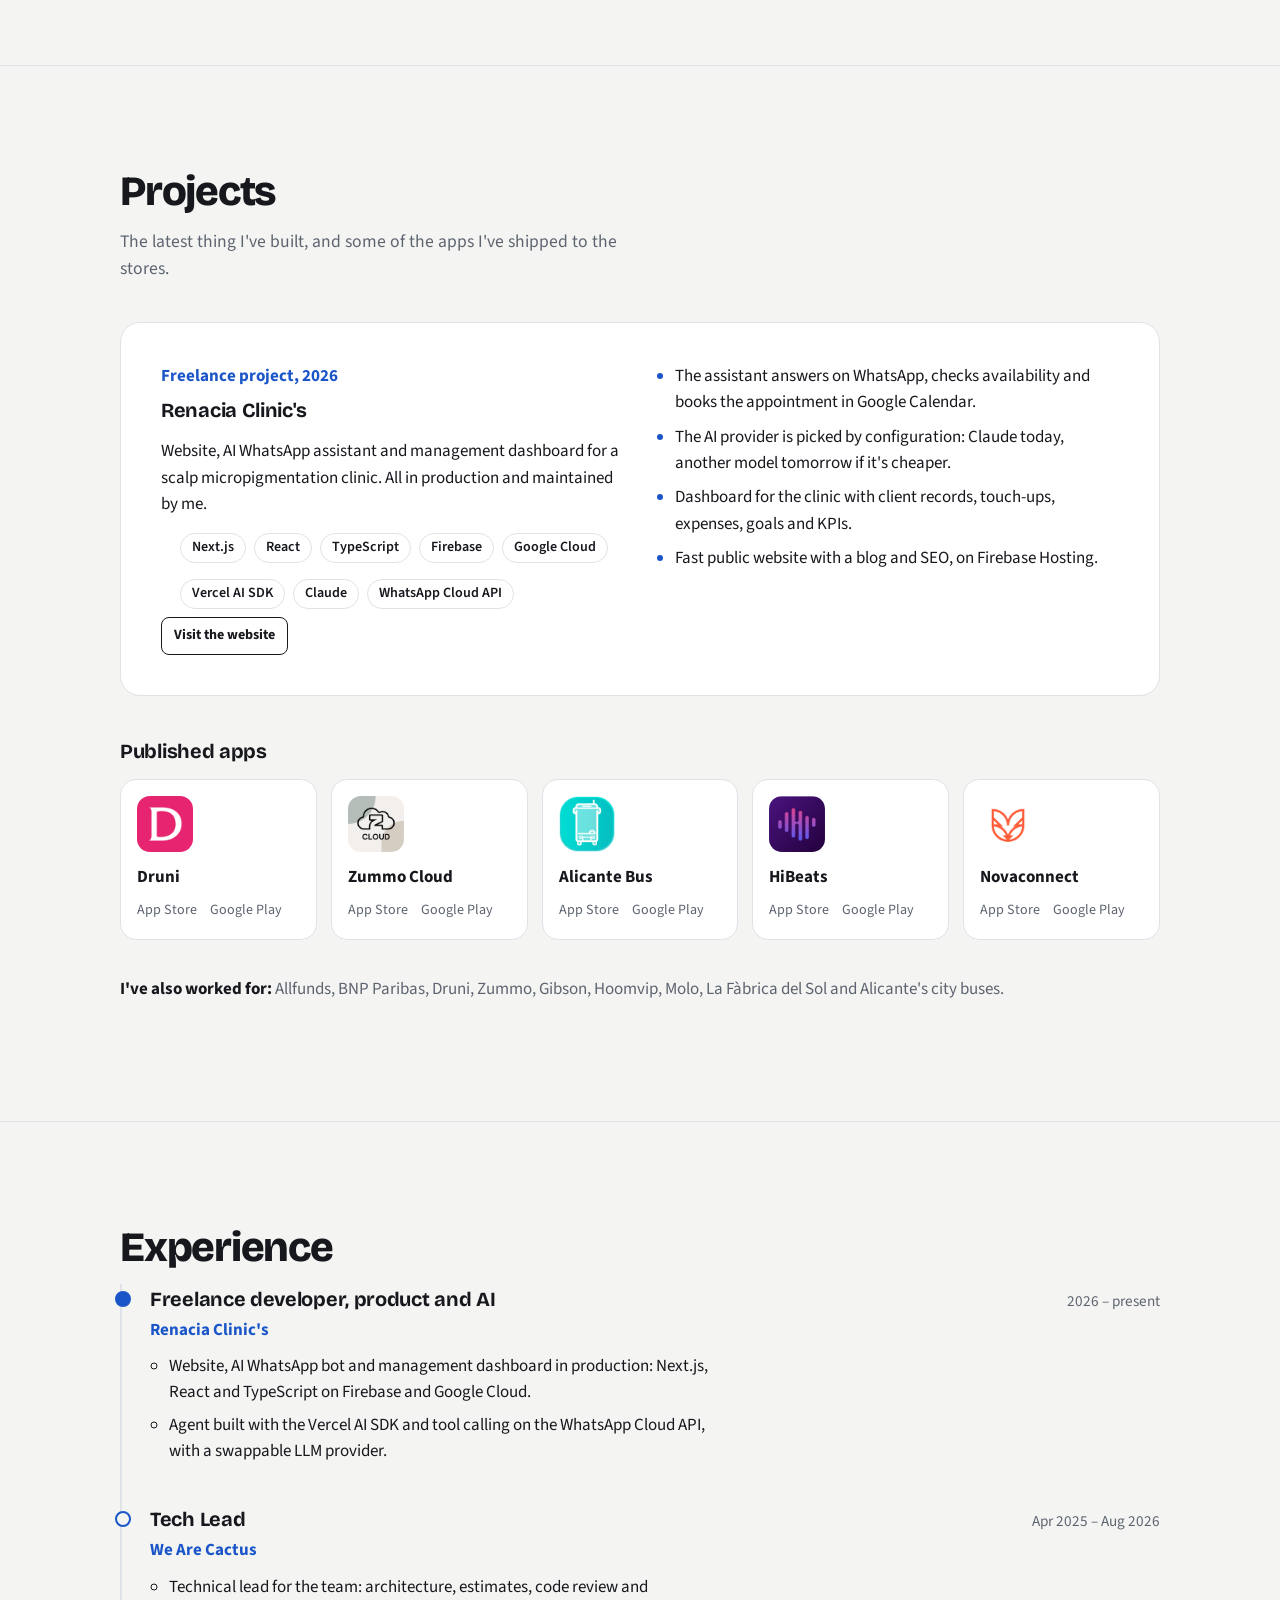
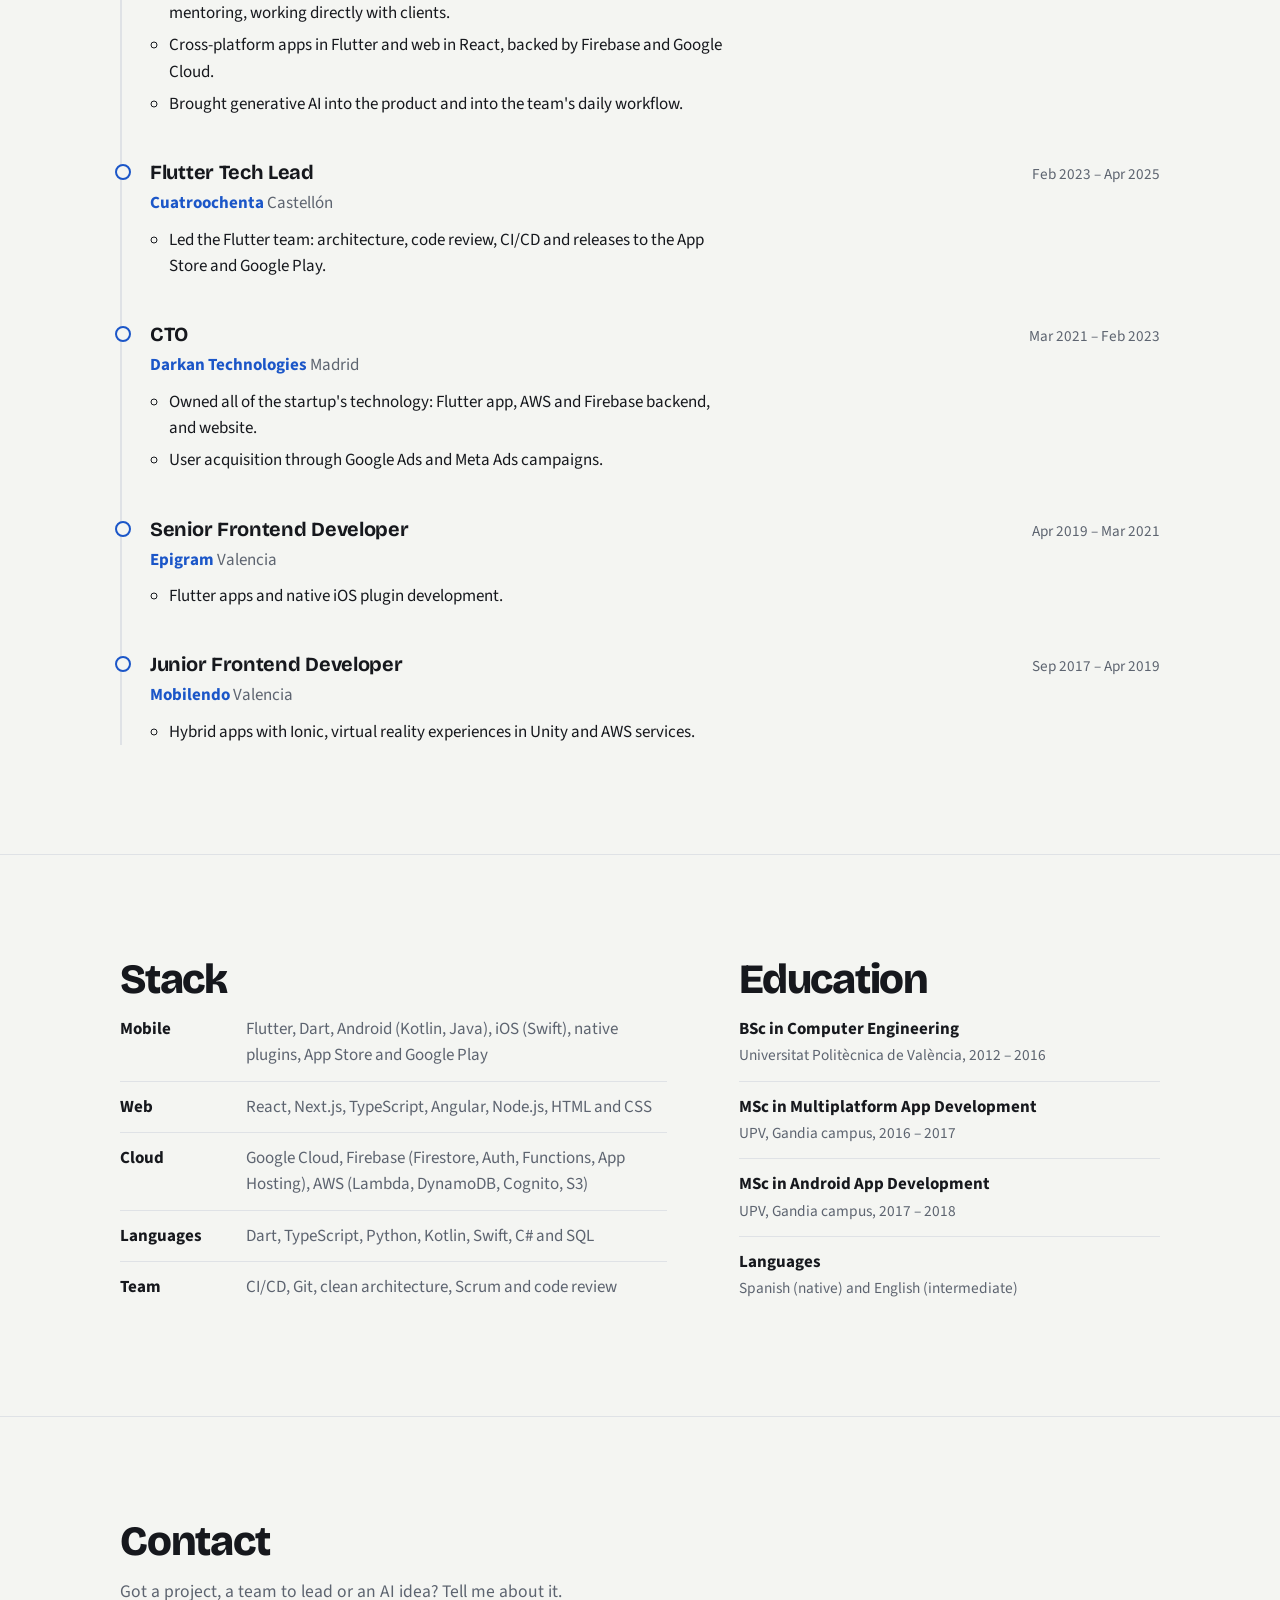
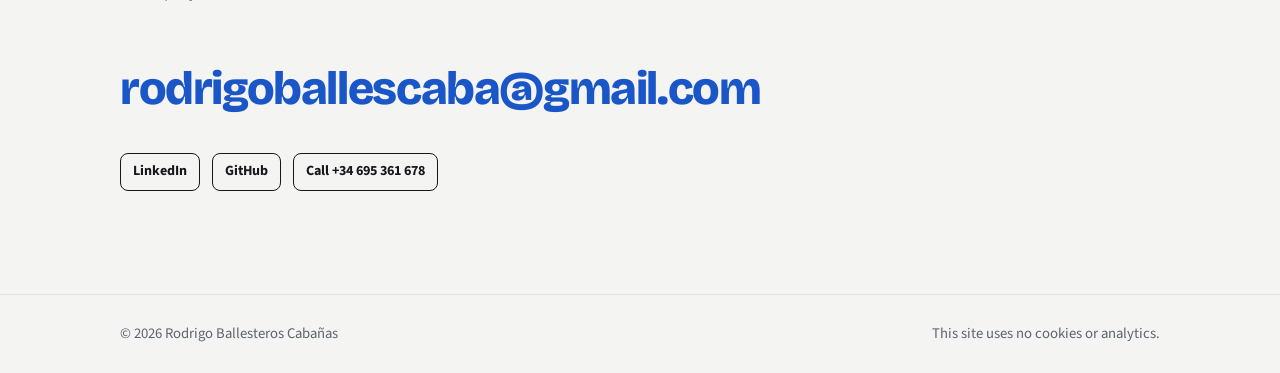
==== commit 8463fce7: "Cuatroochenta hasta abril de 2025 (web y CV en PDF) Co-Authored-By: Claude Opus 5 <noreply@anthropic" ====
--- a/public/en/index.html
+++ b/public/en/index.html
@@ -96,7 +96,7 @@
   <section class="block" id="experience">
     <div class="wrap">
       <h2>Experience</h2>
-      <ol class="timeline" reversed><li class="now"><div class="job-head"><h3>Freelance developer, product and AI</h3><span class="job-when">2026 – present</span></div><p class="job-org">Renacia Clinic&#x27;s</p><ul><li>Website, AI WhatsApp bot and management dashboard in production: Next.js, React and TypeScript on Firebase and Google Cloud.</li><li>Agent built with the Vercel AI SDK and tool calling on the WhatsApp Cloud API, with a swappable LLM provider.</li></ul></li><li><div class="job-head"><h3>Tech Lead</h3><span class="job-when">Apr 2025 – Aug 2026</span></div><p class="job-org">We Are Cactus</p><ul><li>Technical lead for the team: architecture, estimates, code review and mentoring, working directly with clients.</li><li>Cross-platform apps in Flutter and web in React, backed by Firebase and Google Cloud.</li><li>Brought generative AI into the product and into the team&#x27;s daily workflow.</li></ul></li><li><div class="job-head"><h3>Flutter Tech Lead</h3><span class="job-when">Feb 2023 – Mar 2025</span></div><p class="job-org">Cuatroochenta <span>Castellón</span></p><ul><li>Led the Flutter team: architecture, code review, CI/CD and releases to the App Store and Google Play.</li></ul></li><li><div class="job-head"><h3>CTO</h3><span class="job-when">Mar 2021 – Feb 2023</span></div><p class="job-org">Darkan Technologies <span>Madrid</span></p><ul><li>Owned all of the startup&#x27;s technology: Flutter app, AWS and Firebase backend, and website.</li><li>User acquisition through Google Ads and Meta Ads campaigns.</li></ul></li><li><div class="job-head"><h3>Senior Frontend Developer</h3><span class="job-when">Apr 2019 – Mar 2021</span></div><p class="job-org">Epigram <span>Valencia</span></p><ul><li>Flutter apps and native iOS plugin development.</li></ul></li><li><div class="job-head"><h3>Junior Frontend Developer</h3><span class="job-when">Sep 2017 – Apr 2019</span></div><p class="job-org">Mobilendo <span>Valencia</span></p><ul><li>Hybrid apps with Ionic, virtual reality experiences in Unity and AWS services.</li></ul></li></ol>
+      <ol class="timeline" reversed><li class="now"><div class="job-head"><h3>Freelance developer, product and AI</h3><span class="job-when">2026 – present</span></div><p class="job-org">Renacia Clinic&#x27;s</p><ul><li>Website, AI WhatsApp bot and management dashboard in production: Next.js, React and TypeScript on Firebase and Google Cloud.</li><li>Agent built with the Vercel AI SDK and tool calling on the WhatsApp Cloud API, with a swappable LLM provider.</li></ul></li><li><div class="job-head"><h3>Tech Lead</h3><span class="job-when">Apr 2025 – Aug 2026</span></div><p class="job-org">We Are Cactus</p><ul><li>Technical lead for the team: architecture, estimates, code review and mentoring, working directly with clients.</li><li>Cross-platform apps in Flutter and web in React, backed by Firebase and Google Cloud.</li><li>Brought generative AI into the product and into the team&#x27;s daily workflow.</li></ul></li><li><div class="job-head"><h3>Flutter Tech Lead</h3><span class="job-when">Feb 2023 – Apr 2025</span></div><p class="job-org">Cuatroochenta <span>Castellón</span></p><ul><li>Led the Flutter team: architecture, code review, CI/CD and releases to the App Store and Google Play.</li></ul></li><li><div class="job-head"><h3>CTO</h3><span class="job-when">Mar 2021 – Feb 2023</span></div><p class="job-org">Darkan Technologies <span>Madrid</span></p><ul><li>Owned all of the startup&#x27;s technology: Flutter app, AWS and Firebase backend, and website.</li><li>User acquisition through Google Ads and Meta Ads campaigns.</li></ul></li><li><div class="job-head"><h3>Senior Frontend Developer</h3><span class="job-when">Apr 2019 – Mar 2021</span></div><p class="job-org">Epigram <span>Valencia</span></p><ul><li>Flutter apps and native iOS plugin development.</li></ul></li><li><div class="job-head"><h3>Junior Frontend Developer</h3><span class="job-when">Sep 2017 – Apr 2019</span></div><p class="job-org">Mobilendo <span>Valencia</span></p><ul><li>Hybrid apps with Ionic, virtual reality experiences in Unity and AWS services.</li></ul></li></ol>
     </div>
   </section>
 
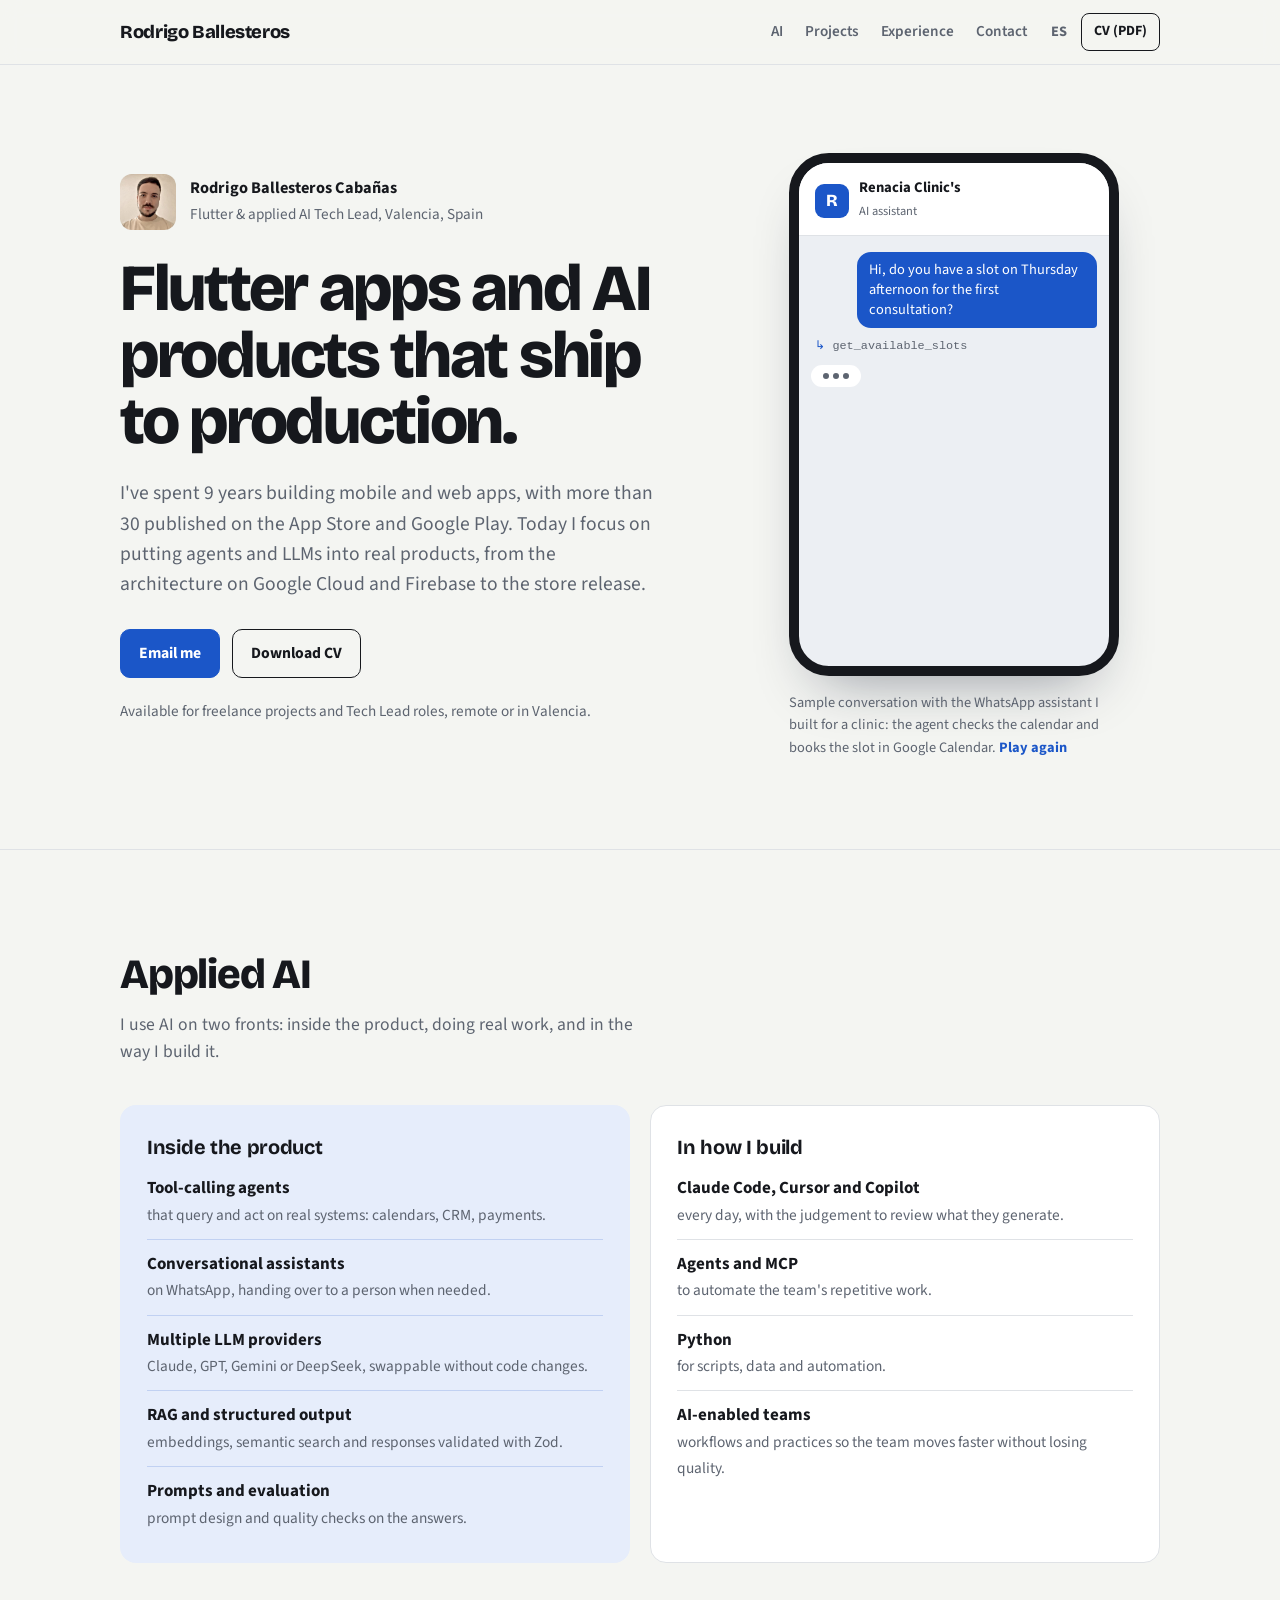
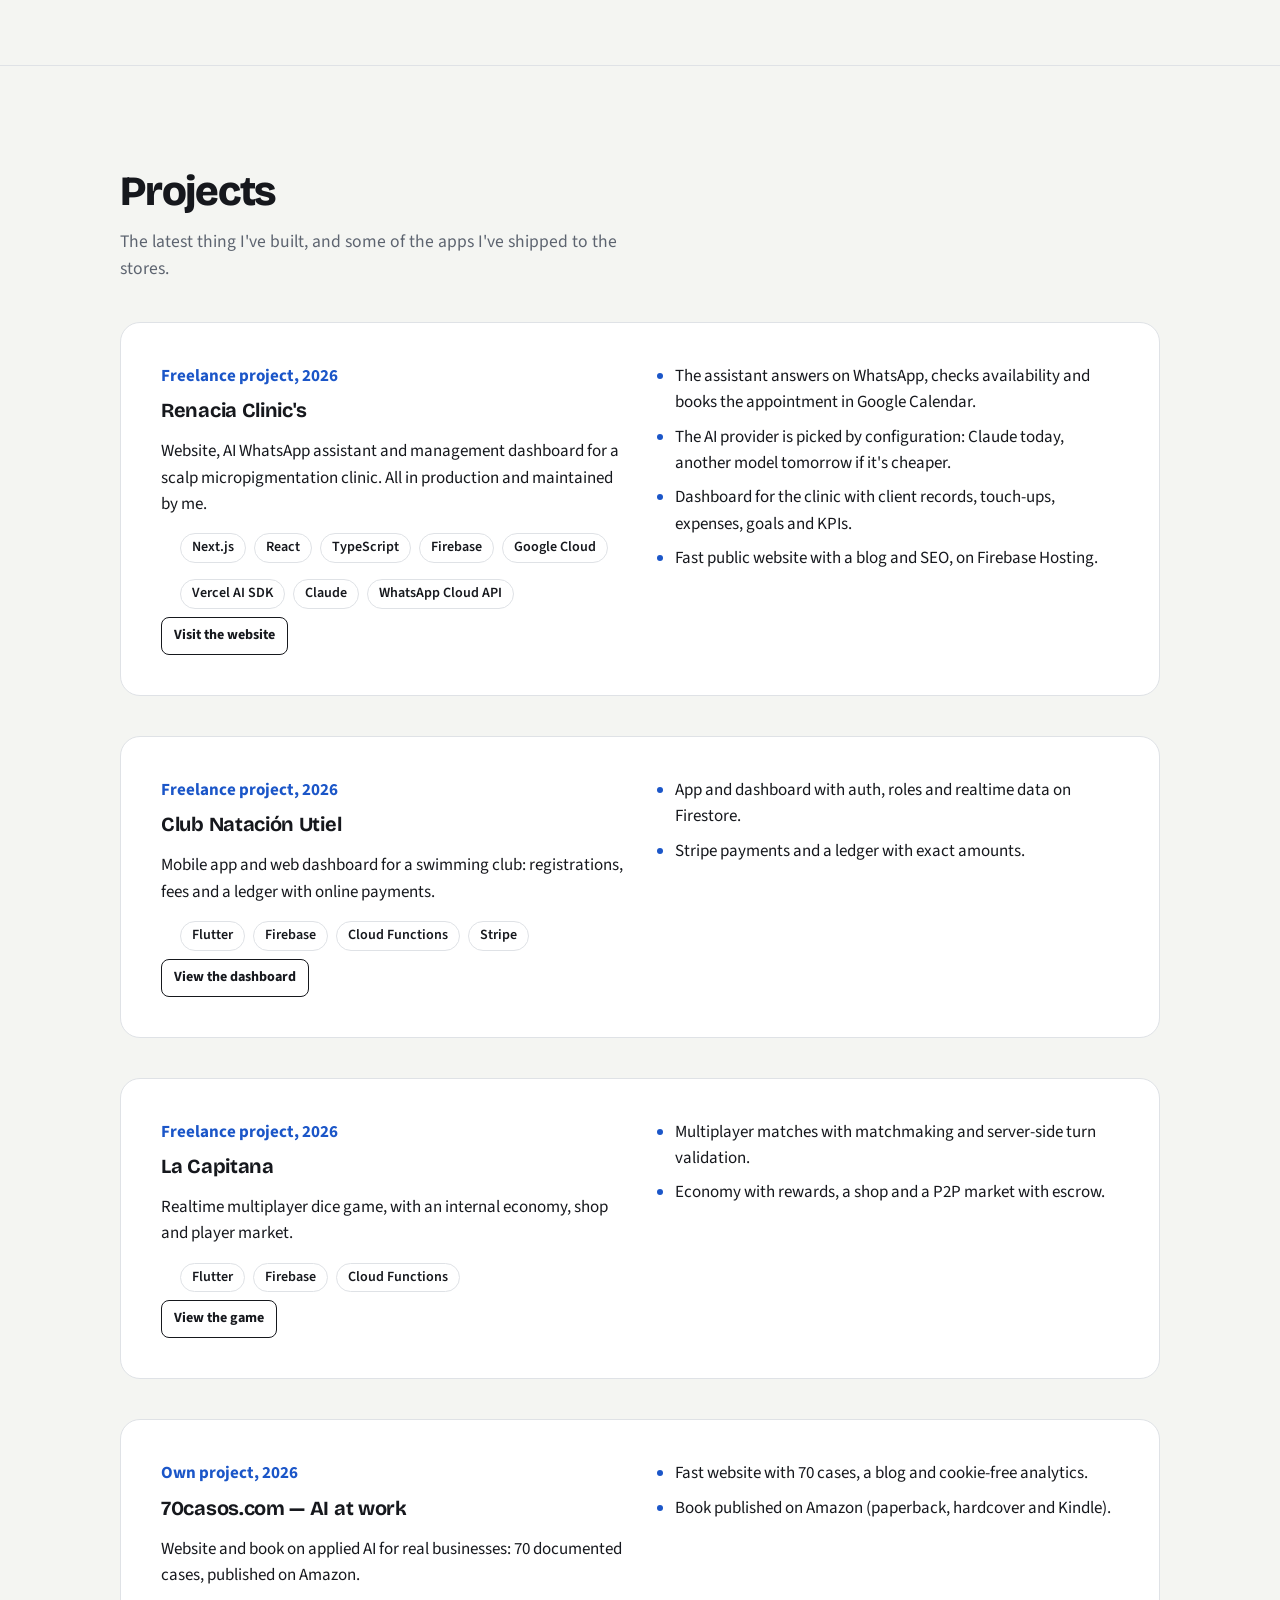
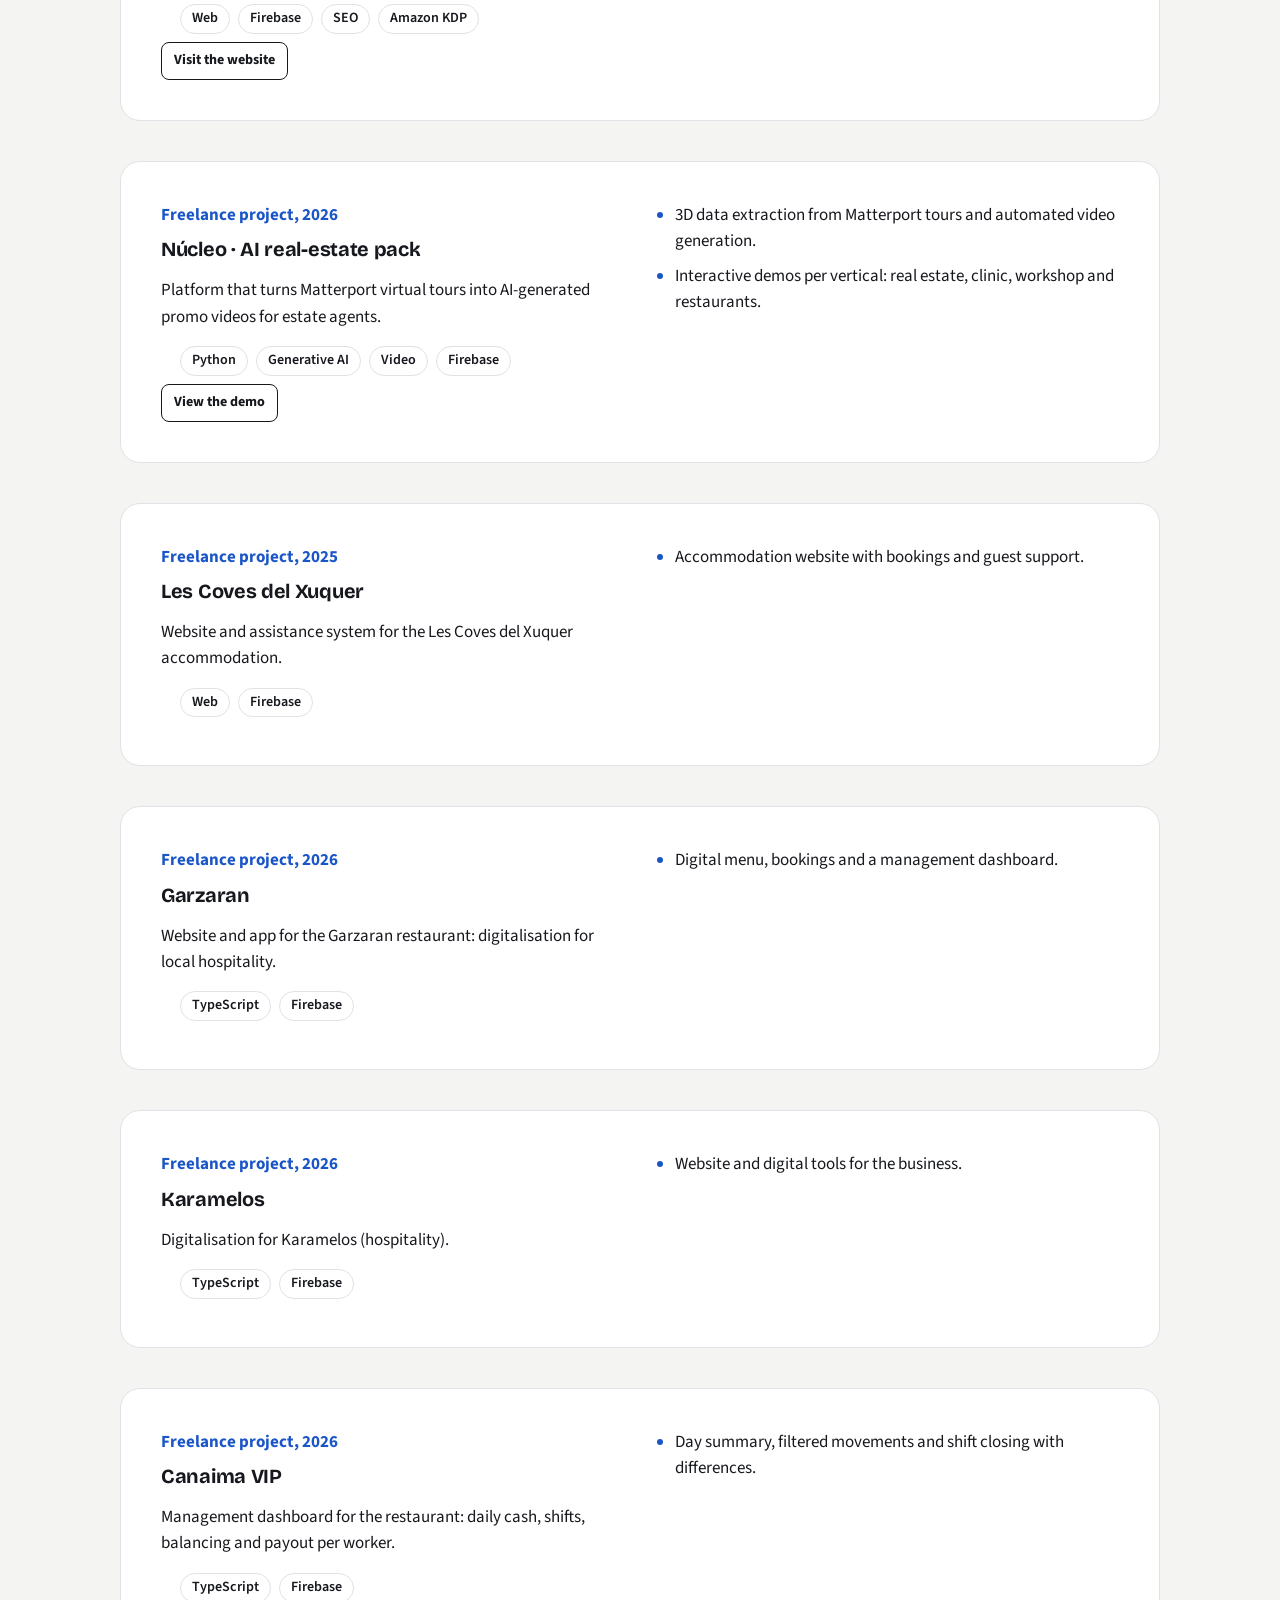
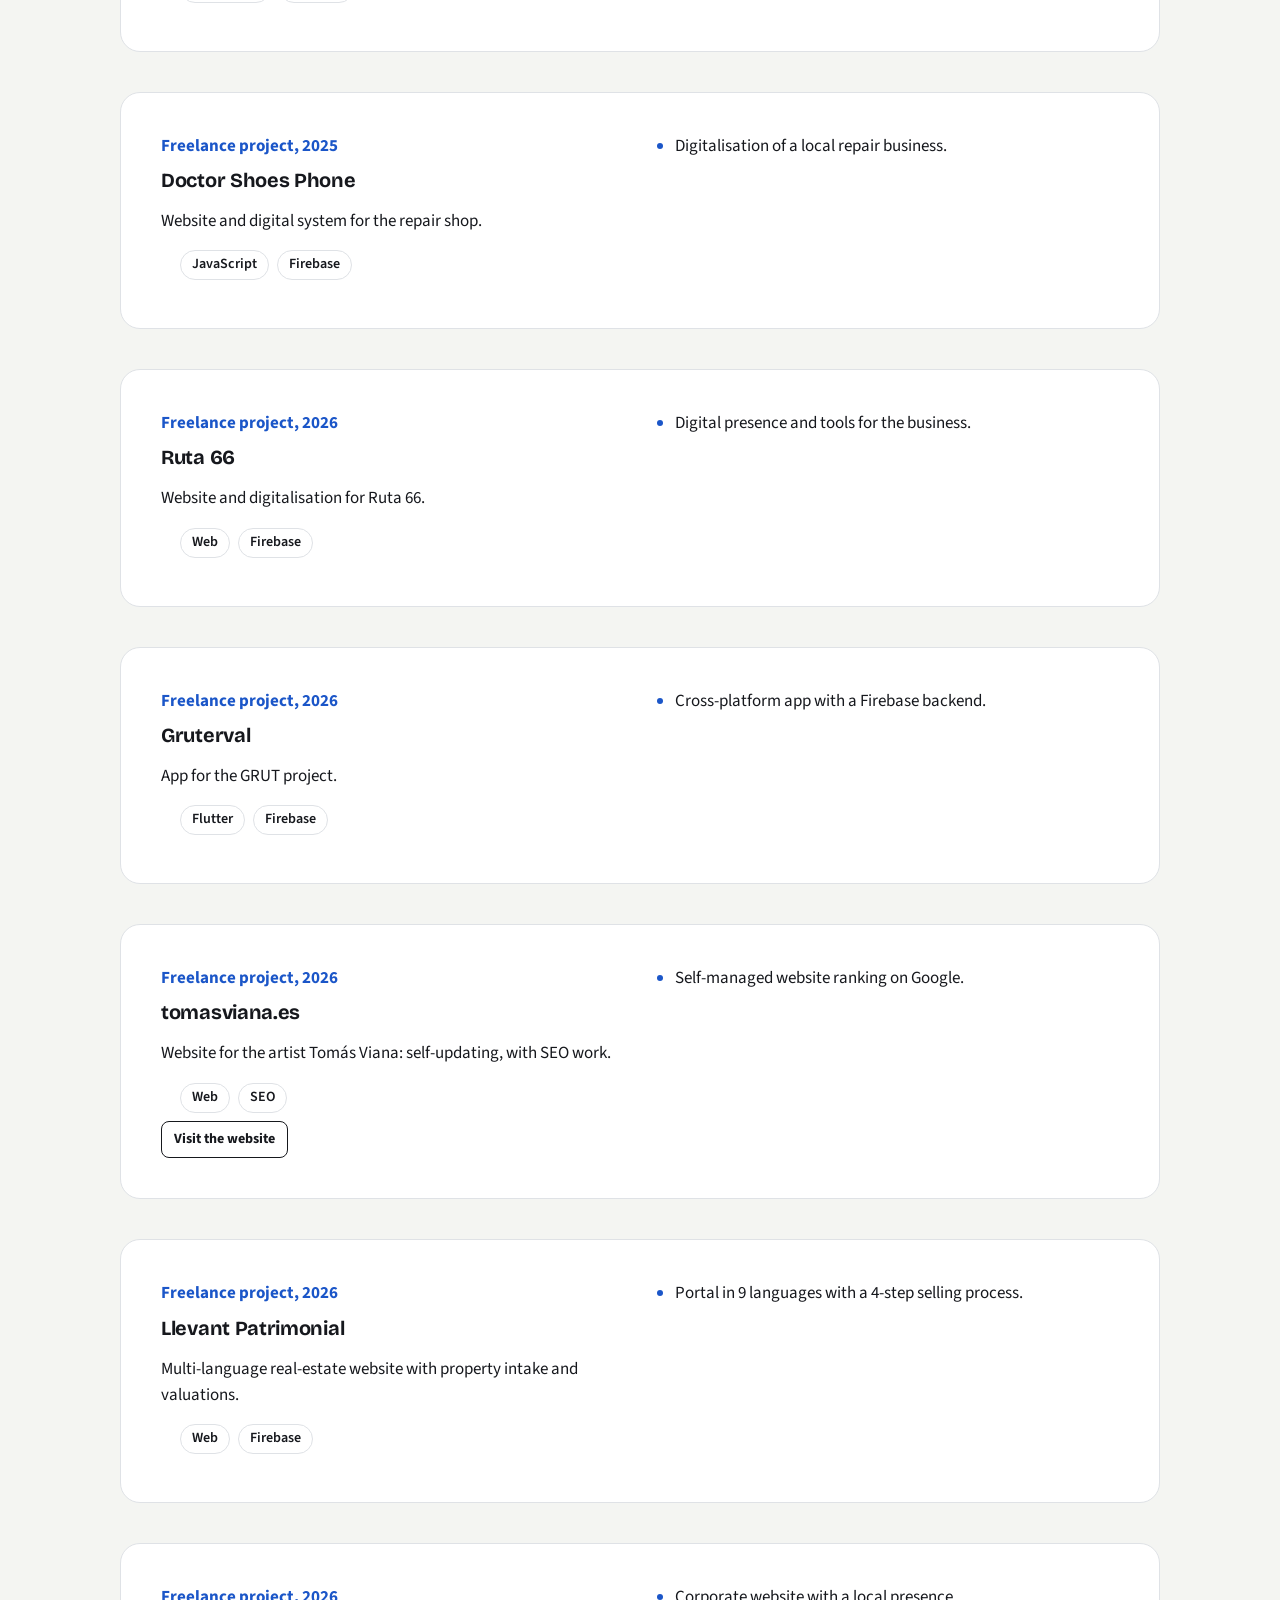
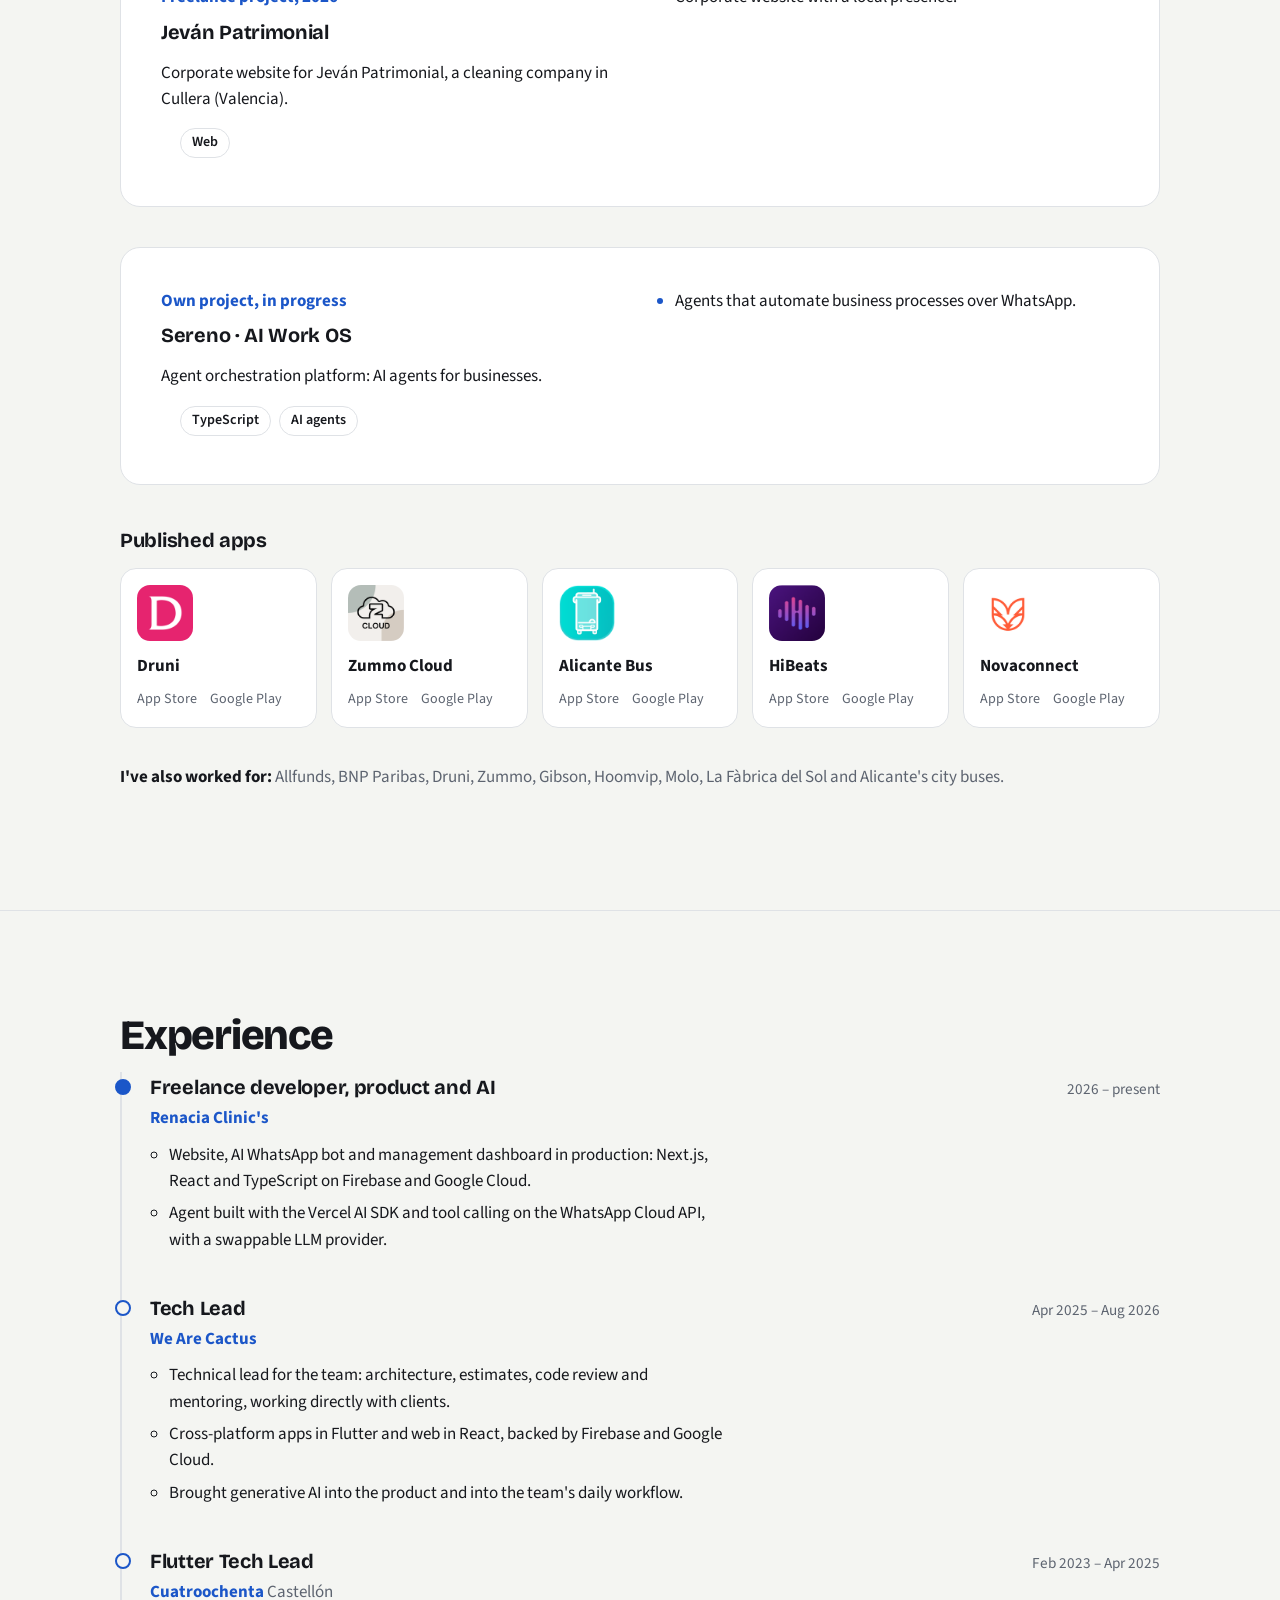
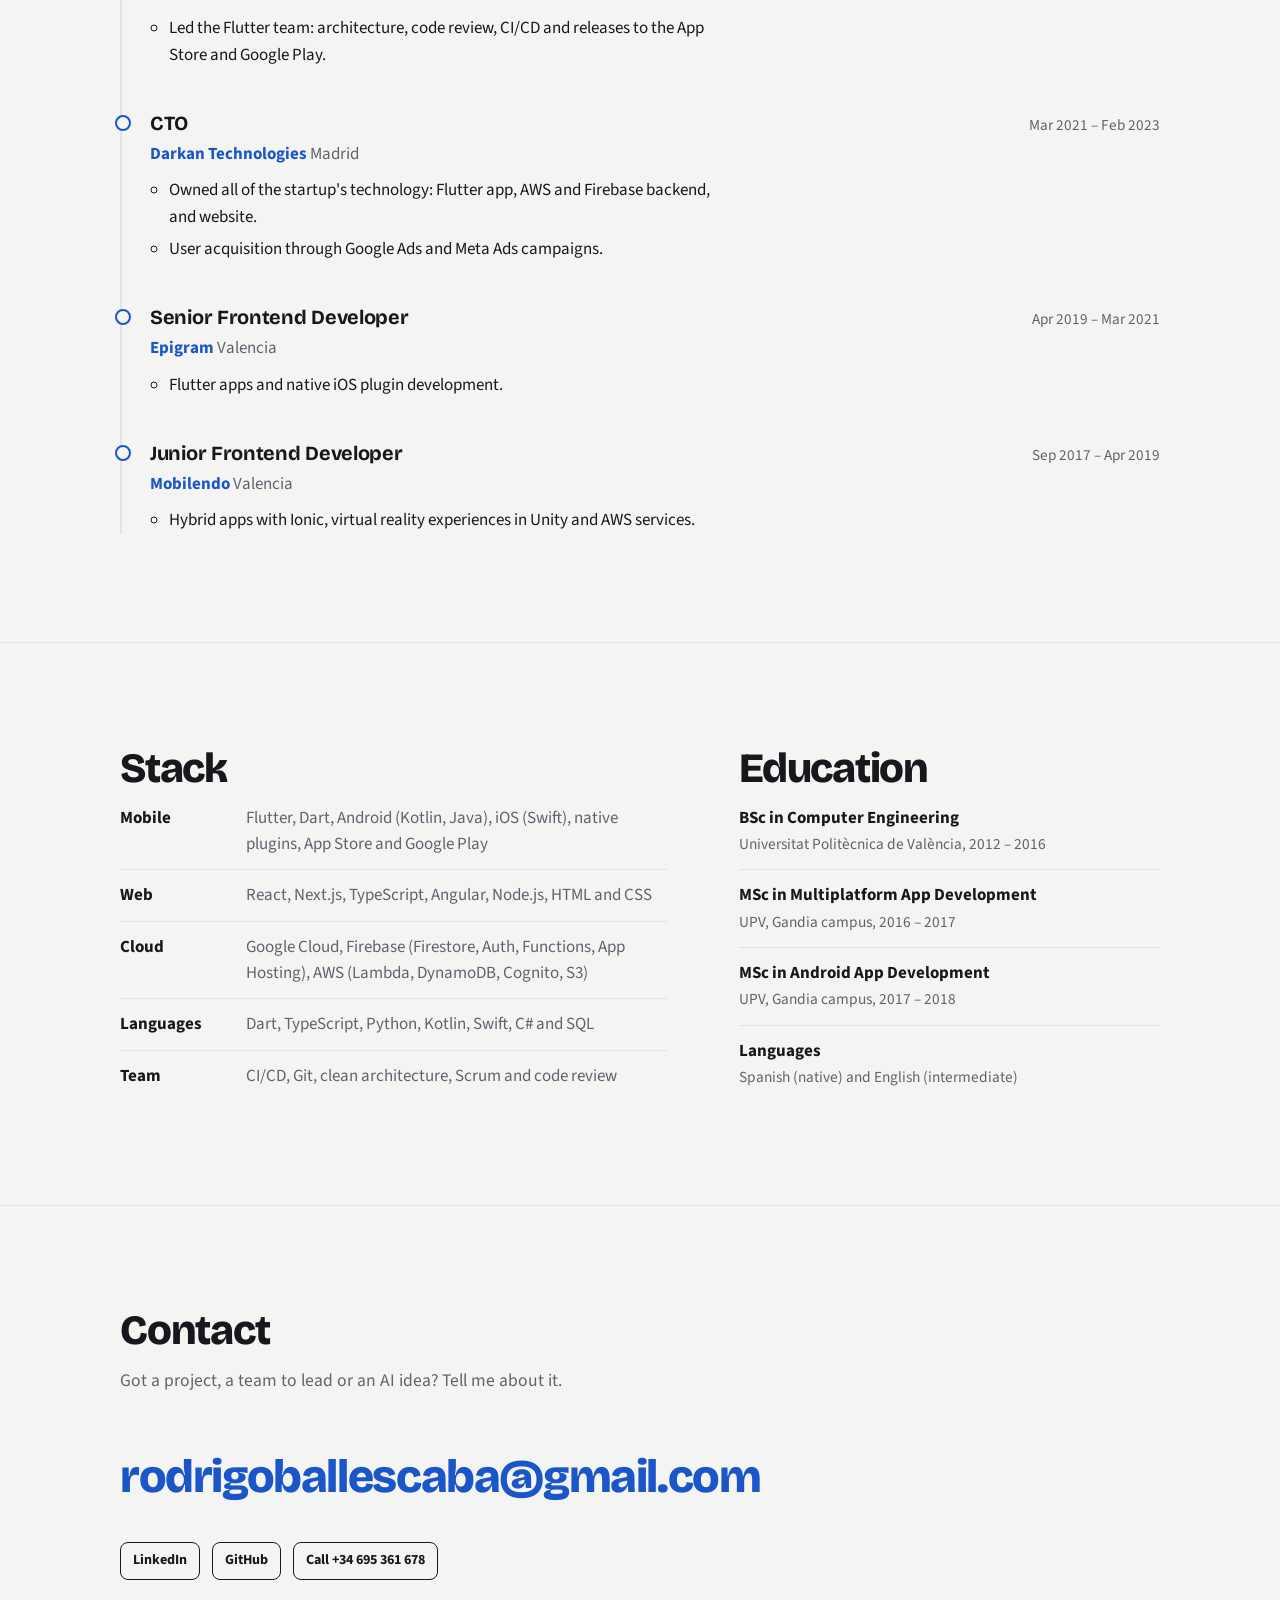
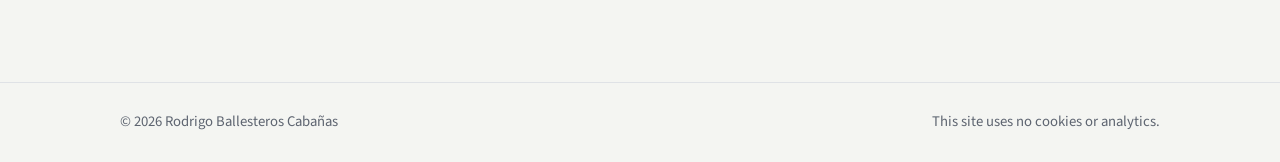
==== commit d8817519: "CV v5: 16 proyectos, experiencia actualizada y PDF regenerado" ====
--- a/public/en/index.html
+++ b/public/en/index.html
@@ -77,16 +77,7 @@
     <div class="wrap">
       <h2>Projects</h2>
       <p class="intro">The latest thing I&#x27;ve built, and some of the apps I&#x27;ve shipped to the stores.</p>
-      <article class="feature">
-        <div>
-          <p class="kicker">Freelance project, 2026</p>
-          <h3>Renacia Clinic&#x27;s</h3>
-          <p>Website, AI WhatsApp assistant and management dashboard for a scalp micropigmentation clinic. All in production and maintained by me.</p>
-          <ul class="tags"><li>Next.js</li><li>React</li><li>TypeScript</li><li>Firebase</li><li>Google Cloud</li><li>Vercel AI SDK</li><li>Claude</li><li>WhatsApp Cloud API</li></ul>
-          <a class="btn btn-ghost btn-sm" href="https://renacia-clinic-s.web.app" target="_blank" rel="noopener">Visit the website</a>
-        </div>
-        <ul><li>The assistant answers on WhatsApp, checks availability and books the appointment in Google Calendar.</li><li>The AI provider is picked by configuration: Claude today, another model tomorrow if it&#x27;s cheaper.</li><li>Dashboard for the clinic with client records, touch-ups, expenses, goals and KPIs.</li><li>Fast public website with a blog and SEO, on Firebase Hosting.</li></ul>
-      </article>
+      <article class="feature"><div><p class="kicker">Freelance project, 2026</p><h3>Renacia Clinic&#x27;s</h3><p>Website, AI WhatsApp assistant and management dashboard for a scalp micropigmentation clinic. All in production and maintained by me.</p><ul class="tags"><li>Next.js</li><li>React</li><li>TypeScript</li><li>Firebase</li><li>Google Cloud</li><li>Vercel AI SDK</li><li>Claude</li><li>WhatsApp Cloud API</li></ul><a class="btn btn-ghost btn-sm" href="https://renaciaclinics.com" target="_blank" rel="noopener">Visit the website</a></div><ul><li>The assistant answers on WhatsApp, checks availability and books the appointment in Google Calendar.</li><li>The AI provider is picked by configuration: Claude today, another model tomorrow if it&#x27;s cheaper.</li><li>Dashboard for the clinic with client records, touch-ups, expenses, goals and KPIs.</li><li>Fast public website with a blog and SEO, on Firebase Hosting.</li></ul></article><article class="feature"><div><p class="kicker">Freelance project, 2026</p><h3>Club Natación Utiel</h3><p>Mobile app and web dashboard for a swimming club: registrations, fees and a ledger with online payments.</p><ul class="tags"><li>Flutter</li><li>Firebase</li><li>Cloud Functions</li><li>Stripe</li></ul><a class="btn btn-ghost btn-sm" href="https://cnu-utiel.web.app" target="_blank" rel="noopener">View the dashboard</a></div><ul><li>App and dashboard with auth, roles and realtime data on Firestore.</li><li>Stripe payments and a ledger with exact amounts.</li></ul></article><article class="feature"><div><p class="kicker">Freelance project, 2026</p><h3>La Capitana</h3><p>Realtime multiplayer dice game, with an internal economy, shop and player market.</p><ul class="tags"><li>Flutter</li><li>Firebase</li><li>Cloud Functions</li></ul><a class="btn btn-ghost btn-sm" href="https://la-capitana-c5b09.web.app" target="_blank" rel="noopener">View the game</a></div><ul><li>Multiplayer matches with matchmaking and server-side turn validation.</li><li>Economy with rewards, a shop and a P2P market with escrow.</li></ul></article><article class="feature"><div><p class="kicker">Own project, 2026</p><h3>70casos.com — AI at work</h3><p>Website and book on applied AI for real businesses: 70 documented cases, published on Amazon.</p><ul class="tags"><li>Web</li><li>Firebase</li><li>SEO</li><li>Amazon KDP</li></ul><a class="btn btn-ghost btn-sm" href="https://70casos.com" target="_blank" rel="noopener">Visit the website</a></div><ul><li>Fast website with 70 cases, a blog and cookie-free analytics.</li><li>Book published on Amazon (paperback, hardcover and Kindle).</li></ul></article><article class="feature"><div><p class="kicker">Freelance project, 2026</p><h3>Núcleo · AI real-estate pack</h3><p>Platform that turns Matterport virtual tours into AI-generated promo videos for estate agents.</p><ul class="tags"><li>Python</li><li>Generative AI</li><li>Video</li><li>Firebase</li></ul><a class="btn btn-ghost btn-sm" href="https://nucleo-pack-demo.web.app" target="_blank" rel="noopener">View the demo</a></div><ul><li>3D data extraction from Matterport tours and automated video generation.</li><li>Interactive demos per vertical: real estate, clinic, workshop and restaurants.</li></ul></article><article class="feature"><div><p class="kicker">Freelance project, 2025</p><h3>Les Coves del Xuquer</h3><p>Website and assistance system for the Les Coves del Xuquer accommodation.</p><ul class="tags"><li>Web</li><li>Firebase</li></ul></div><ul><li>Accommodation website with bookings and guest support.</li></ul></article><article class="feature"><div><p class="kicker">Freelance project, 2026</p><h3>Garzaran</h3><p>Website and app for the Garzaran restaurant: digitalisation for local hospitality.</p><ul class="tags"><li>TypeScript</li><li>Firebase</li></ul></div><ul><li>Digital menu, bookings and a management dashboard.</li></ul></article><article class="feature"><div><p class="kicker">Freelance project, 2026</p><h3>Karamelos</h3><p>Digitalisation for Karamelos (hospitality).</p><ul class="tags"><li>TypeScript</li><li>Firebase</li></ul></div><ul><li>Website and digital tools for the business.</li></ul></article><article class="feature"><div><p class="kicker">Freelance project, 2026</p><h3>Canaima VIP</h3><p>Management dashboard for the restaurant: daily cash, shifts, balancing and payout per worker.</p><ul class="tags"><li>TypeScript</li><li>Firebase</li></ul></div><ul><li>Day summary, filtered movements and shift closing with differences.</li></ul></article><article class="feature"><div><p class="kicker">Freelance project, 2025</p><h3>Doctor Shoes Phone</h3><p>Website and digital system for the repair shop.</p><ul class="tags"><li>JavaScript</li><li>Firebase</li></ul></div><ul><li>Digitalisation of a local repair business.</li></ul></article><article class="feature"><div><p class="kicker">Freelance project, 2026</p><h3>Ruta 66</h3><p>Website and digitalisation for Ruta 66.</p><ul class="tags"><li>Web</li><li>Firebase</li></ul></div><ul><li>Digital presence and tools for the business.</li></ul></article><article class="feature"><div><p class="kicker">Freelance project, 2026</p><h3>Gruterval</h3><p>App for the GRUT project.</p><ul class="tags"><li>Flutter</li><li>Firebase</li></ul></div><ul><li>Cross-platform app with a Firebase backend.</li></ul></article><article class="feature"><div><p class="kicker">Freelance project, 2026</p><h3>tomasviana.es</h3><p>Website for the artist Tomás Viana: self-updating, with SEO work.</p><ul class="tags"><li>Web</li><li>SEO</li></ul><a class="btn btn-ghost btn-sm" href="https://tomasviana.es" target="_blank" rel="noopener">Visit the website</a></div><ul><li>Self-managed website ranking on Google.</li></ul></article><article class="feature"><div><p class="kicker">Freelance project, 2026</p><h3>Llevant Patrimonial</h3><p>Multi-language real-estate website with property intake and valuations.</p><ul class="tags"><li>Web</li><li>Firebase</li></ul></div><ul><li>Portal in 9 languages with a 4-step selling process.</li></ul></article><article class="feature"><div><p class="kicker">Freelance project, 2026</p><h3>Jeván Patrimonial</h3><p>Corporate website for Jeván Patrimonial, a cleaning company in Cullera (Valencia).</p><ul class="tags"><li>Web</li></ul></div><ul><li>Corporate website with a local presence.</li></ul></article><article class="feature"><div><p class="kicker">Own project, in progress</p><h3>Sereno · AI Work OS</h3><p>Agent orchestration platform: AI agents for businesses.</p><ul class="tags"><li>TypeScript</li><li>AI agents</li></ul></div><ul><li>Agents that automate business processes over WhatsApp.</li></ul></article>
       <h3 class="apps-title">Published apps</h3>
       <ul class="apps"><li class="app"><img src="../img/druni.png" alt="" width="56" height="56" loading="lazy"><b>Druni</b><a href="https://apps.apple.com/es/app/perfumerias-druni/id1592321069" target="_blank" rel="noopener">App Store</a> <a href="https://play.google.com/store/apps/details?id=es.druni.druni_app" target="_blank" rel="noopener">Google Play</a></li><li class="app"><img src="../img/zummo-cloud.png" alt="" width="56" height="56" loading="lazy"><b>Zummo Cloud</b><a href="https://apps.apple.com/es/app/zummo-cloud/id6444164141" target="_blank" rel="noopener">App Store</a> <a href="https://play.google.com/store/apps/details?id=com.zummo.zummocloud" target="_blank" rel="noopener">Google Play</a></li><li class="app"><img src="../img/alicante-bus.png" alt="" width="56" height="56" loading="lazy"><b>Alicante Bus</b><a href="https://apps.apple.com/es/app/alicante-bus/id1040157627" target="_blank" rel="noopener">App Store</a> <a href="https://play.google.com/store/apps/details?id=com.cuatroochenta.subusalicante" target="_blank" rel="noopener">Google Play</a></li><li class="app"><img src="../img/hibeats.png" alt="" width="56" height="56" loading="lazy"><b>HiBeats</b><a href="https://apps.apple.com/es/app/hibeats/id1563711761" target="_blank" rel="noopener">App Store</a> <a href="https://play.google.com/store/apps/details?id=com.darkan.hibeats.app" target="_blank" rel="noopener">Google Play</a></li><li class="app"><img src="../img/novaconnect.png" alt="" width="56" height="56" loading="lazy"><b>Novaconnect</b><a href="https://apps.apple.com/es/app/novaconnect/id1614666977" target="_blank" rel="noopener">App Store</a> <a href="https://play.google.com/store/apps/details?id=com.darkan.nova.app" target="_blank" rel="noopener">Google Play</a></li></ul>
       <p class="clients"><b>I&#x27;ve also worked for:</b> Allfunds, BNP Paribas, Druni, Zummo, Gibson, Hoomvip, Molo, La Fàbrica del Sol and Alicante&#x27;s city buses.</p>
